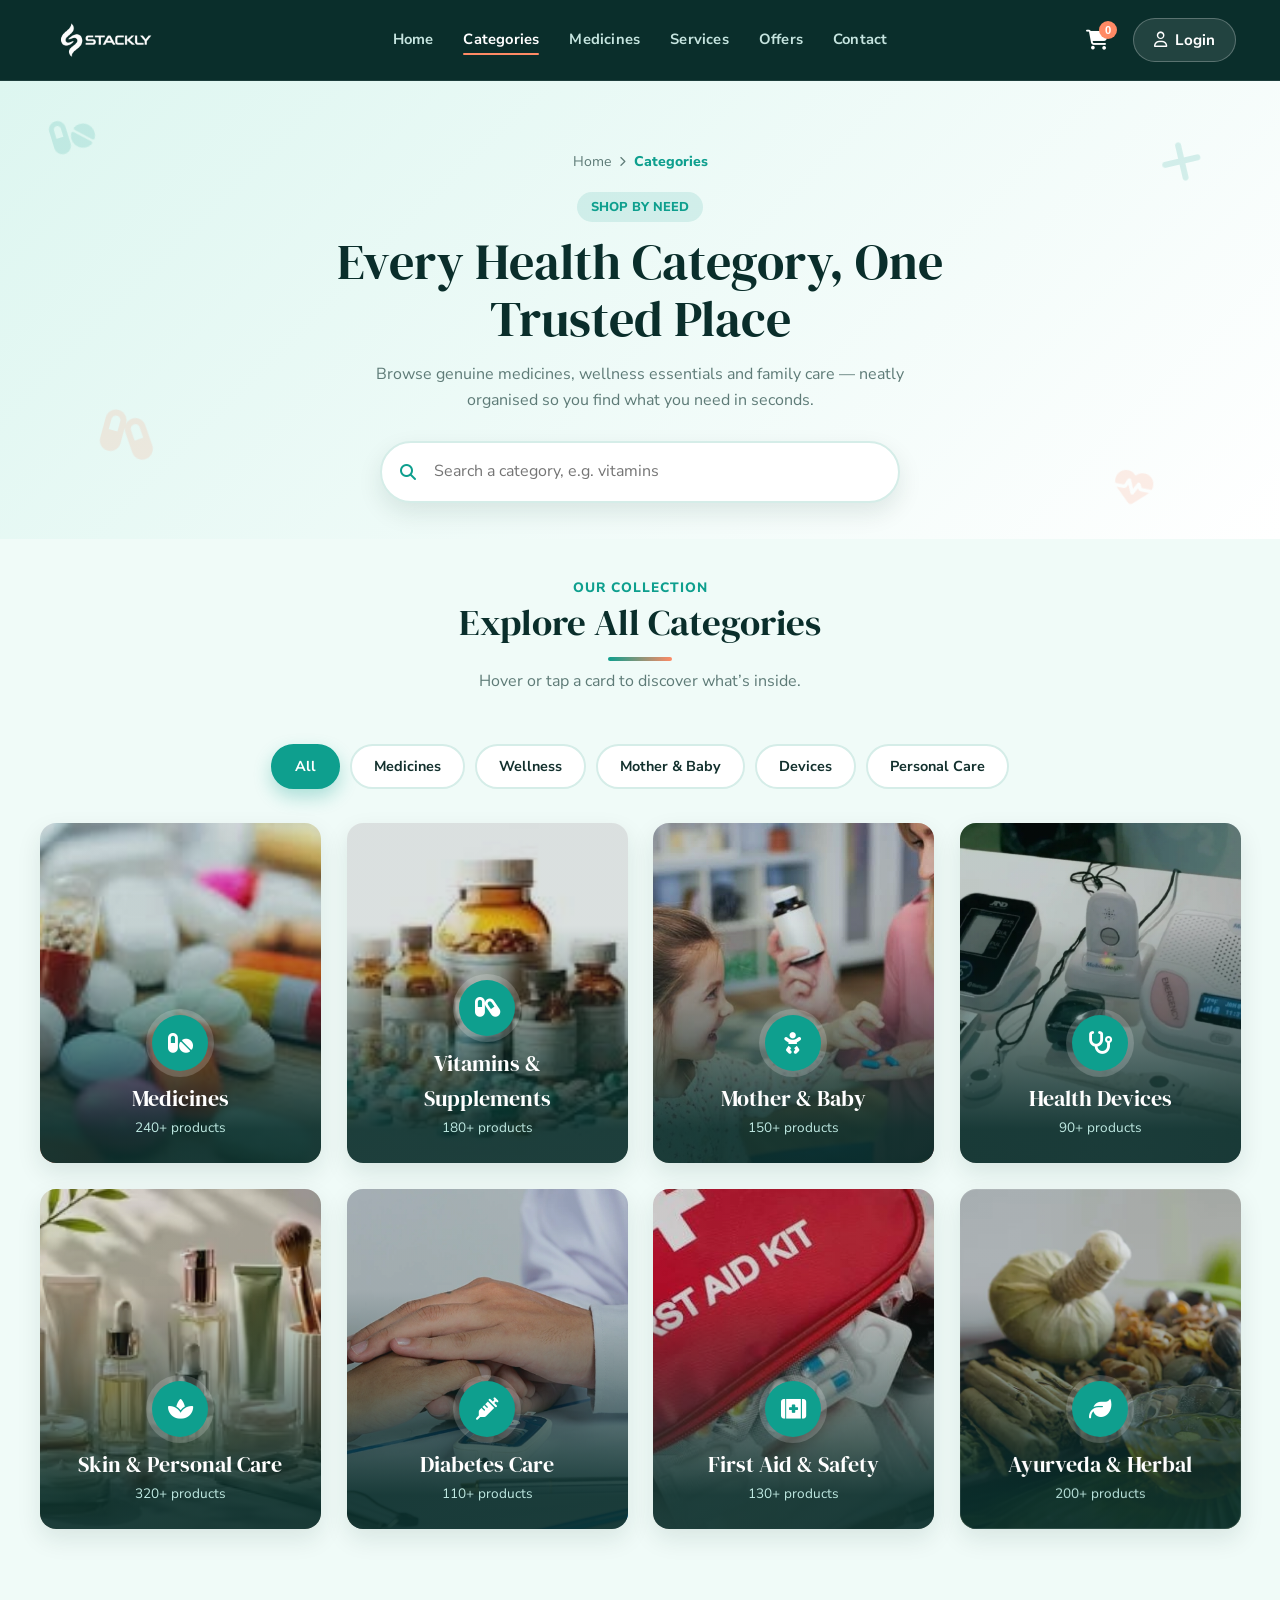
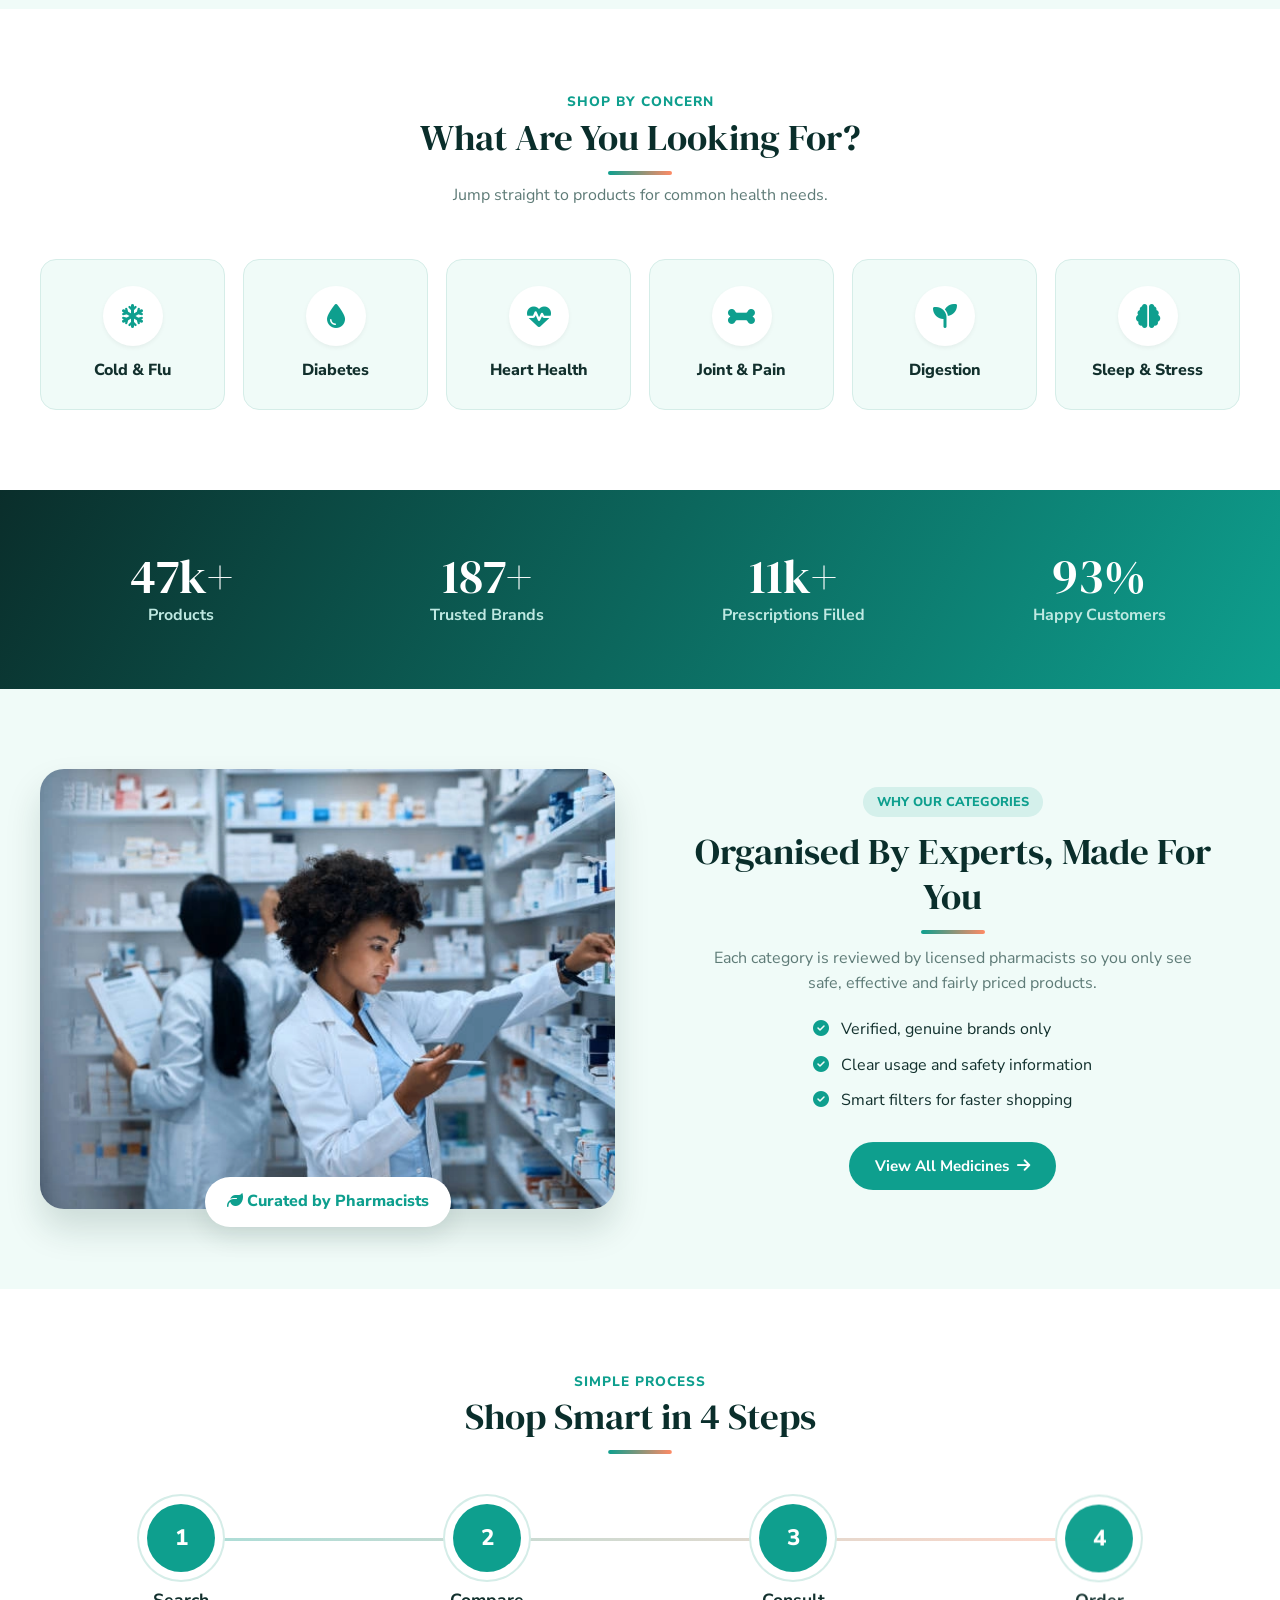
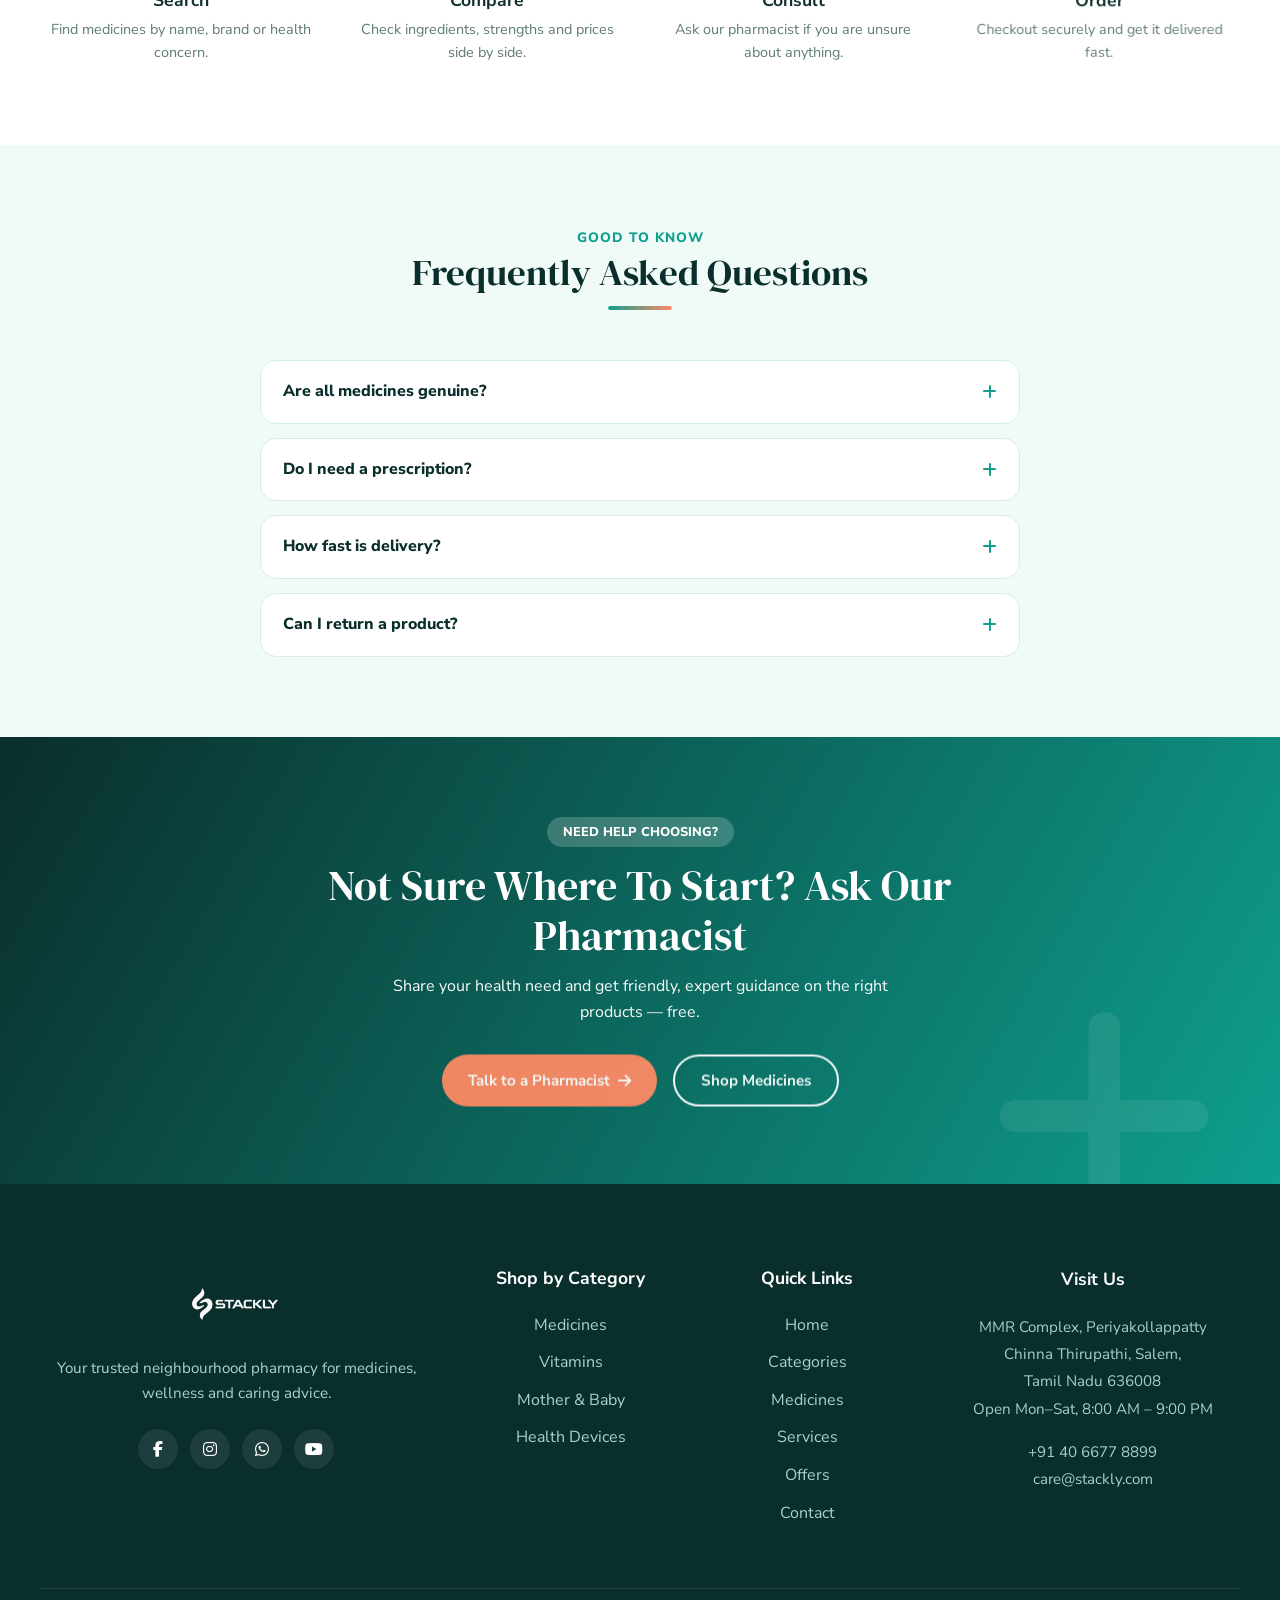
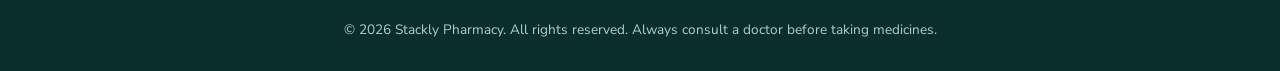
==== html/categories.html @ 58863333 "first commit" ====
<!DOCTYPE html>
<html lang="en">
<head>
  <meta charset="UTF-8">
  <meta name="viewport" content="width=device-width, initial-scale=1.0">
  <title>Categories - Stackly Pharmacy</title>
  <link rel="preconnect" href="https://fonts.googleapis.com">
  <link rel="preconnect" href="https://fonts.gstatic.com" crossorigin>
  <link href="https://fonts.googleapis.com/css2?family=Nunito+Sans:wght@400;600;700;800&family=DM+Serif+Display&display=swap" rel="stylesheet">
  <link rel="stylesheet" href="https://cdnjs.cloudflare.com/ajax/libs/font-awesome/6.4.0/css/all.min.css">
  <link rel="stylesheet" href="../css/styles.css">
  <link rel="stylesheet" href="../css/categories.css">
  <script>if("scrollRestoration" in history)history.scrollRestoration="manual";</script>
</head>
<body>

  <!-- HEADER -->
  <header class="header" id="header">
    <div class="header-container">
      <a href="../index.html" class="logo"><img src="../assets/stackly_logo.webp" alt="Stackly" class="logo-img"></a>
      <nav class="nav-menu">
        <ul class="nav-list">
          <li><a href="../index.html" class="nav-link">Home</a></li>
          <li><a href="./categories.html" class="nav-link active">Categories</a></li>
          <li><a href="./medicines.html" class="nav-link">Medicines</a></li>
          <li><a href="./services.html" class="nav-link">Services</a></li>
          <li><a href="./deals.html" class="nav-link">Offers</a></li>
          <li><a href="./contact.html" class="nav-link">Contact</a></li>
        </ul>
      </nav>
      <div class="header-actions">
        <button class="cart-btn" id="cartBtn" aria-label="View Cart"><i class="fa-solid fa-cart-shopping"></i><span class="cart-badge" id="cartBadge">0</span></button>
        <a href="./login.html" class="btn btn-login" id="loginBtn"><i class="fa-regular fa-user"></i> <span>Login</span></a>
        <button class="hamburger" id="hamburger" aria-label="Menu"><i class="fa-solid fa-bars"></i></button>
      </div>
    </div>
  </header>

  <!-- MOBILE DRAWER -->
  <div class="mobile-drawer" id="mobileDrawer">
    <div class="mobile-drawer-header">
      <a href="../index.html" class="logo"><img src="../assets/stackly_logo.webp" alt="Stackly" class="logo-img"></a>
      <button class="close-drawer" id="closeDrawer">&times;</button>
    </div>
    <ul class="mobile-nav-list">
      <li><a href="../index.html" class="mobile-nav-link">Home</a></li>
      <li><a href="./categories.html" class="mobile-nav-link active">Categories</a></li>
      <li><a href="./medicines.html" class="mobile-nav-link">Medicines</a></li>
      <li><a href="./services.html" class="mobile-nav-link">Services</a></li>
      <li><a href="./deals.html" class="mobile-nav-link">Offers</a></li>
      <li><a href="./contact.html" class="mobile-nav-link">Contact</a></li>
    </ul>
    <div class="mobile-drawer-footer"><a href="./login.html" class="btn btn-primary btn-block" id="mobileLoginBtn">Login / Register</a></div>
  </div>
  <div class="drawer-overlay" id="drawerOverlay"></div>

  <main>
    <!-- 1. PAGE HERO -->
    <section class="page-hero">
      <i class="fa-solid fa-pills float-ic f1"></i><i class="fa-solid fa-capsules float-ic f2"></i><i class="fa-solid fa-plus float-ic f3"></i><i class="fa-solid fa-heart-pulse float-ic f4"></i>
      <div class="container ph-inner">
        <nav class="crumbs"><a href="../index.html">Home</a> <i class="fa-solid fa-chevron-right"></i> <span>Categories</span></nav>
        <span class="badge">Shop by Need</span>
        <h1 class="ph-title">Every Health Category, One Trusted Place</h1>
        <p class="ph-sub">Browse genuine medicines, wellness essentials and family care &mdash; neatly organised so you find what you need in seconds.</p>
        <div class="cat-search"><i class="fa-solid fa-magnifying-glass"></i><input type="search" id="catSearch" placeholder="Search a category, e.g. vitamins" aria-label="Search categories"></div>
      </div>
    </section>

    <!-- 2. CATEGORY GRID -->
    <section class="section cat-sec" id="all">
      <div class="container">
        <div class="section-header"><span class="section-subtitle">Our Collection</span><h2 class="section-title">Explore All Categories</h2><p class="section-desc">Hover or tap a card to discover what&rsquo;s inside.</p></div>
        <div class="chips" id="chips">
          <button class="chip active" data-filter="all">All</button><button class="chip" data-filter="medicines">Medicines</button><button class="chip" data-filter="wellness">Wellness</button><button class="chip" data-filter="baby">Mother &amp; Baby</button><button class="chip" data-filter="devices">Devices</button><button class="chip" data-filter="personal">Personal Care</button>
        </div>
        <div class="cat-grid" id="catGrid">
        <div class="cat-item flip-card" data-group="medicines" data-name="Medicines" tabindex="0"><div class="flip-inner">
          <div class="cf-front"><img src="../assets/g9.webp" alt="Medicines" loading="lazy"><div class="cf-over"><span class="cf-ic"><i class="fa-solid fa-pills"></i></span><h3>Medicines</h3><p>240+ products</p></div></div>
          <div class="cf-back"><h3>Medicines</h3><p>Prescription & everyday OTC medicines from trusted brands.</p><div class="cf-tags"><span>Pain Relief</span><span>Cold & Flu</span><span>Antibiotics</span></div><a href="./404.html" class="cf-link">Explore <i class="fa-solid fa-arrow-right"></i></a></div>
        </div></div>
        <div class="cat-item flip-card" data-group="wellness" data-name="Vitamins & Supplements" tabindex="0"><div class="flip-inner">
          <div class="cf-front"><img src="../assets/g10.webp" alt="Vitamins & Supplements" loading="lazy"><div class="cf-over"><span class="cf-ic"><i class="fa-solid fa-capsules"></i></span><h3>Vitamins & Supplements</h3><p>180+ products</p></div></div>
          <div class="cf-back"><h3>Vitamins & Supplements</h3><p>Daily nutrition, immunity boosters and herbal wellness.</p><div class="cf-tags"><span>Multivitamins</span><span>Omega-3</span><span>Immunity</span></div><a href="./404.html" class="cf-link">Explore <i class="fa-solid fa-arrow-right"></i></a></div>
        </div></div>
        <div class="cat-item flip-card" data-group="baby" data-name="Mother & Baby" tabindex="0"><div class="flip-inner">
          <div class="cf-front"><img src="../assets/g11.webp" alt="Mother & Baby" loading="lazy"><div class="cf-over"><span class="cf-ic"><i class="fa-solid fa-baby"></i></span><h3>Mother & Baby</h3><p>150+ products</p></div></div>
          <div class="cf-back"><h3>Mother & Baby</h3><p>Gentle, dermatologist-tested care for mums and little ones.</p><div class="cf-tags"><span>Baby Care</span><span>Diapers</span><span>Pregnancy</span></div><a href="./404.html" class="cf-link">Explore <i class="fa-solid fa-arrow-right"></i></a></div>
        </div></div>
        <div class="cat-item flip-card" data-group="devices" data-name="Health Devices" tabindex="0"><div class="flip-inner">
          <div class="cf-front"><img src="../assets/g12.webp" alt="Health Devices" loading="lazy"><div class="cf-over"><span class="cf-ic"><i class="fa-solid fa-stethoscope"></i></span><h3>Health Devices</h3><p>90+ products</p></div></div>
          <div class="cf-back"><h3>Health Devices</h3><p>Accurate monitors and diagnostics for home use.</p><div class="cf-tags"><span>BP Monitors</span><span>Glucometers</span><span>Thermometers</span></div><a href="./404.html" class="cf-link">Explore <i class="fa-solid fa-arrow-right"></i></a></div>
        </div></div>
        <div class="cat-item flip-card" data-group="personal" data-name="Skin & Personal Care" tabindex="0"><div class="flip-inner">
          <div class="cf-front"><img src="../assets/g13.webp" alt="Skin & Personal Care" loading="lazy"><div class="cf-over"><span class="cf-ic"><i class="fa-solid fa-spa"></i></span><h3>Skin & Personal Care</h3><p>320+ products</p></div></div>
          <div class="cf-back"><h3>Skin & Personal Care</h3><p>Dermatologist-recommended skincare, hair and hygiene.</p><div class="cf-tags"><span>Skincare</span><span>Hair Care</span><span>Oral Care</span></div><a href="./404.html" class="cf-link">Explore <i class="fa-solid fa-arrow-right"></i></a></div>
        </div></div>
        <div class="cat-item flip-card" data-group="medicines" data-name="Diabetes Care" tabindex="0"><div class="flip-inner">
          <div class="cf-front"><img src="../assets/g14.webp" alt="Diabetes Care" loading="lazy"><div class="cf-over"><span class="cf-ic"><i class="fa-solid fa-syringe"></i></span><h3>Diabetes Care</h3><p>110+ products</p></div></div>
          <div class="cf-back"><h3>Diabetes Care</h3><p>Sugar monitors, strips, insulin accessories and diet foods.</p><div class="cf-tags"><span>Test Strips</span><span>Insulin Pens</span><span>Sugar-Free</span></div><a href="./404.html" class="cf-link">Explore <i class="fa-solid fa-arrow-right"></i></a></div>
        </div></div>
        <div class="cat-item flip-card" data-group="devices" data-name="First Aid & Safety" tabindex="0"><div class="flip-inner">
          <div class="cf-front"><img src="../assets/g15.webp" alt="First Aid & Safety" loading="lazy"><div class="cf-over"><span class="cf-ic"><i class="fa-solid fa-kit-medical"></i></span><h3>First Aid & Safety</h3><p>130+ products</p></div></div>
          <div class="cf-back"><h3>First Aid & Safety</h3><p>Kits, bandages, masks and sanitisers for every home.</p><div class="cf-tags"><span>First Aid Kits</span><span>Masks</span><span>Sanitisers</span></div><a href="./404.html" class="cf-link">Explore <i class="fa-solid fa-arrow-right"></i></a></div>
        </div></div>
        <div class="cat-item flip-card" data-group="wellness" data-name="Ayurveda & Herbal" tabindex="0"><div class="flip-inner">
          <div class="cf-front"><img src="../assets/g16.webp" alt="Ayurveda & Herbal" loading="lazy"><div class="cf-over"><span class="cf-ic"><i class="fa-solid fa-leaf"></i></span><h3>Ayurveda & Herbal</h3><p>200+ products</p></div></div>
          <div class="cf-back"><h3>Ayurveda & Herbal</h3><p>Time-tested herbal remedies and natural healing.</p><div class="cf-tags"><span>Herbal Tonics</span><span>Chyawanprash</span><span>Oils</span></div><a href="./404.html" class="cf-link">Explore <i class="fa-solid fa-arrow-right"></i></a></div>
        </div></div>
        </div>
        <p class="cat-empty" id="catEmpty" hidden>No category found &mdash; try another word.</p>
      </div>
    </section>

    <!-- 3. HEALTH CONCERNS -->
    <section class="section concerns-sec">
      <div class="container">
        <div class="section-header"><span class="section-subtitle">Shop by Concern</span><h2 class="section-title">What Are You Looking For?</h2><p class="section-desc">Jump straight to products for common health needs.</p></div>
        <div class="concern-grid"><a href="./404.html" class="concern"><i class="fa-solid fa-snowflake"></i><span>Cold & Flu</span></a><a href="./404.html" class="concern"><i class="fa-solid fa-droplet"></i><span>Diabetes</span></a><a href="./404.html" class="concern"><i class="fa-solid fa-heart-pulse"></i><span>Heart Health</span></a><a href="./404.html" class="concern"><i class="fa-solid fa-bone"></i><span>Joint & Pain</span></a><a href="./404.html" class="concern"><i class="fa-solid fa-seedling"></i><span>Digestion</span></a><a href="./404.html" class="concern"><i class="fa-solid fa-brain"></i><span>Sleep & Stress</span></a></div>
      </div>
    </section>

    <!-- 4. STATS -->
    <section class="stats-sec">
      <div class="container stats-grid">
        <div class="stat"><span class="cnt" data-to="50" data-suf="k+">0</span><p>Products</p></div>
        <div class="stat"><span class="cnt" data-to="200" data-suf="+">0</span><p>Trusted Brands</p></div>
        <div class="stat"><span class="cnt" data-to="12" data-suf="k+">0</span><p>Prescriptions Filled</p></div>
        <div class="stat"><span class="cnt" data-to="99" data-suf="%">0</span><p>Happy Customers</p></div>
      </div>
    </section>

    <!-- 5. FEATURE SPLIT -->
    <section class="section split-sec">
      <div class="container">
        <div class="split">
          <div class="split-img"><img src="../assets/g18.webp" alt="Assorted wellness supplements" loading="lazy"><span class="split-tag"><i class="fa-solid fa-leaf"></i> Curated by Pharmacists</span></div>
          <div class="split-txt">
            <span class="badge">Why Our Categories</span>
            <h2 class="section-title">Organised By Experts, Made For You</h2>
            <p>Each category is reviewed by licensed pharmacists so you only see safe, effective and fairly priced products.</p>
            <ul class="ticks"><li><i class="fa-solid fa-circle-check"></i> Verified, genuine brands only</li><li><i class="fa-solid fa-circle-check"></i> Clear usage and safety information</li><li><i class="fa-solid fa-circle-check"></i> Smart filters for faster shopping</li></ul>
            <a href="./products.html" class="btn btn-primary">View All Medicines <i class="fa-solid fa-arrow-right"></i></a>
          </div>
        </div>
      </div>
    </section>

    <!-- 6. HOW IT WORKS -->
    <section class="section steps-sec">
      <div class="container">
        <div class="section-header"><span class="section-subtitle">Simple Process</span><h2 class="section-title">Shop Smart in 4 Steps</h2></div>
        <div class="steps"><span class="steps-line"></span><div class="step"><span class="step-n">1</span><i class="fa-solid fa-magnifying-glass"></i><h4>Search</h4><p>Find medicines by name, brand or health concern.</p></div><div class="step"><span class="step-n">2</span><i class="fa-solid fa-scale-balanced"></i><h4>Compare</h4><p>Check ingredients, strengths and prices side by side.</p></div><div class="step"><span class="step-n">3</span><i class="fa-solid fa-user-doctor"></i><h4>Consult</h4><p>Ask our pharmacist if you are unsure about anything.</p></div><div class="step"><span class="step-n">4</span><i class="fa-solid fa-box-open"></i><h4>Order</h4><p>Checkout securely and get it delivered fast.</p></div></div>
      </div>
    </section>

    <!-- 7. FAQ -->
    <section class="section faq-sec">
      <div class="container">
        <div class="section-header"><span class="section-subtitle">Good To Know</span><h2 class="section-title">Frequently Asked Questions</h2></div>
        <div class="faq"><div class="faq-item"><button class="faq-q" type="button">Are all medicines genuine?<i class="fa-solid fa-plus"></i></button><div class="faq-a"><p>Yes. Every product is sourced from licensed distributors and checked by our pharmacists before dispatch.</p></div></div><div class="faq-item"><button class="faq-q" type="button">Do I need a prescription?<i class="fa-solid fa-plus"></i></button><div class="faq-a"><p>Prescription medicines need a valid prescription. Over-the-counter items can be ordered directly.</p></div></div><div class="faq-item"><button class="faq-q" type="button">How fast is delivery?<i class="fa-solid fa-plus"></i></button><div class="faq-a"><p>Most orders are delivered within 24 hours in our service area, with free delivery above $30.</p></div></div><div class="faq-item"><button class="faq-q" type="button">Can I return a product?<i class="fa-solid fa-plus"></i></button><div class="faq-a"><p>Sealed, unopened items can be returned within 7 days. Medicines that were opened cannot be returned.</p></div></div></div>
      </div>
    </section>
  </main>

  <!-- 8. CTA -->
  <section class="cta" id="cta">
    <div class="container">
      <div class="cta-inner">
        <span class="cta-badge">Need Help Choosing?</span>
        <h2>Not Sure Where To Start? Ask Our Pharmacist</h2>
        <p>Share your health need and get friendly, expert guidance on the right products &mdash; free.</p>
        <div class="cta-actions"><a href="./contact.html" class="btn btn-light">Talk to a Pharmacist <i class="fa-solid fa-arrow-right"></i></a><a href="./products.html" class="btn btn-ghost">Shop Medicines</a></div>
      </div>
    </div>
  </section>

  <!-- FOOTER -->
  <footer class="footer">
    <div class="container">
      <div class="footer-top">
        <div class="footer-brand">
          <a href="../index.html" class="logo footer-logo"><img src="../assets/stackly_logo.webp" alt="Stackly" class="logo-img"></a>
          <p class="footer-text">Your trusted neighbourhood pharmacy for medicines, wellness and caring advice.</p>
          <div class="social-links">
            <a href="./404.html" aria-label="Facebook"><i class="fa-brands fa-facebook-f"></i></a>
            <a href="./404.html" aria-label="Instagram"><i class="fa-brands fa-instagram"></i></a>
            <a href="./404.html" aria-label="WhatsApp"><i class="fa-brands fa-whatsapp"></i></a>
            <a href="./404.html" aria-label="YouTube"><i class="fa-brands fa-youtube"></i></a>
          </div>
        </div>
        <div class="footer-nav-col">
          <h4 class="footer-heading">Shop by Category</h4>
          <ul class="footer-links">
            <li><a href="./404.html">Medicines</a></li><li><a href="./404.html">Vitamins</a></li>
            <li><a href="./404.html">Mother &amp; Baby</a></li><li><a href="./404.html">Health Devices</a></li>
          </ul>
        </div>
        <div class="footer-nav-col">
          <h4 class="footer-heading">Quick Links</h4>
          <ul class="footer-links">
            <li><a href="../index.html">Home</a></li><li><a href="./categories.html">Categories</a></li>
            <li><a href="./medicines.html">Medicines</a></li><li><a href="./services.html">Services</a></li>
            <li><a href="./deals.html">Offers</a></li><li><a href="./contact.html">Contact</a></li>
          </ul>
        </div>
        <div class="footer-nav-col">
          <h4 class="footer-heading">Visit Us</h4>
          <p class="footer-address">MMR Complex, Periyakollappatty<br>Chinna Thirupathi, Salem,<br>Tamil Nadu 636008<br>Open Mon&ndash;Sat, 8:00 AM &ndash; 9:00 PM</p>
          <p class="footer-address"><a href="./404.html">+91 40 6677 8899</a><br><a href="./404.html">care@stackly.com</a></p>
        </div>
      </div>
      <div class="footer-bottom"><p>&copy; 2026 Stackly Pharmacy. All rights reserved. Always consult a doctor before taking medicines.</p></div>
    </div>
  </footer>

  <!-- CART DRAWER -->
  <div class="cart-drawer" id="cartDrawer">
    <div class="cart-header"><h3>Your Cart (<span id="cartCount">0</span>)</h3><button class="close-cart" id="closeCart">&times;</button></div>
    <div class="cart-items" id="cartItemsContainer"><div class="empty-cart-msg">Your cart is currently empty.</div></div>
    <div class="cart-footer">
      <div class="cart-total"><span>Total:</span><strong id="cartTotalPrice">$0.00</strong></div>
      <a href="./404.html" class="btn btn-primary btn-block" id="checkoutBtn">Proceed to Checkout</a>
    </div>
  </div>

  <!-- QUICK VIEW -->
  <div class="modal-overlay" id="quickViewModal">
    <div class="modal-card quickview-card">
      <button class="modal-close" id="closeQuickView">&times;</button>
      <div class="quickview-grid">
        <div class="quickview-img"><img id="qvImage" src="" alt="Product"></div>
        <div class="quickview-info">
          <span class="badge" id="qvCategory">Category</span>
          <h3 id="qvTitle">Product</h3>
          <p class="qv-price" id="qvPrice">$0.00</p>
          <p class="qv-desc">Quality-checked and sourced from licensed suppliers. Read the label and consult your pharmacist before use.</p>
          <button type="button" class="btn btn-primary btn-block" id="qvAddToCartBtn"><i class="fa-solid fa-bag-shopping"></i> Add to Cart</button>
        </div>
      </div>
    </div>
  </div>

  <button class="to-top" id="toTop" aria-label="Back to top"><svg viewBox="0 0 48 48"><circle cx="24" cy="24" r="21" id="toTopRing"/></svg><i class="fa-solid fa-arrow-up"></i></button>
  <div class="cursor-glow" id="cursorGlow"></div>
  <div class="toast" id="toast">Item added to cart!</div>

  <script src="https://cdnjs.cloudflare.com/ajax/libs/gsap/3.12.5/gsap.min.js"></script>
  <script src="https://cdnjs.cloudflare.com/ajax/libs/gsap/3.12.5/ScrollTrigger.min.js"></script>
  <script src="../js/script.js"></script>
  <script src="../js/categories.js"></script>
</body>
</html>
---- css/styles.css ----
:root{--primary:#0E9F8E;--primary-hover:#0B8173;--secondary:#0A2E2B;--accent:#FF8A65;--header-bg:#0A2E2B;--bg-light:#F0FBF8;--bg-white:#fff;--text-dark:#12302D;--text-muted:#5E7B77;--border-color:#D5EDE8;--shadow-sm:0 2px 4px rgba(0,0,0,.05);--shadow-md:0 10px 25px rgba(10,46,43,.1);--shadow-lg:0 20px 35px rgba(10,46,43,.15);--radius-sm:10px;--radius-md:16px;--radius-lg:24px;--transition:all .3s cubic-bezier(.16,1,.3,1)}
*{margin:0;padding:0;box-sizing:border-box}
html{scroll-behavior:smooth;font-family:'Nunito Sans',sans-serif;color:var(--text-dark);background:var(--bg-light)}
body{line-height:1.6;overflow-wrap:break-word}
a{text-decoration:none;color:inherit}ul{list-style:none}
img{max-width:100%;height:auto;display:block}
.container{max-width:1240px;margin:0 auto;padding:0 20px}
.section{padding:80px 0}
.btn{display:inline-flex;align-items:center;justify-content:center;gap:8px;padding:12px 26px;border-radius:50px;font-weight:700;font-size:.95rem;font-family:inherit;cursor:pointer;border:none;transition:var(--transition)}
.btn-primary{background:var(--primary);color:#fff}
.btn-primary:hover{background:var(--primary-hover);transform:translateY(-2px);box-shadow:0 8px 18px rgba(14,159,142,.35)}
.btn-outline{border:2px solid var(--primary);color:var(--primary);background:transparent}
.btn-outline:hover{background:var(--primary);color:#fff}
.btn-login{background:rgba(255,255,255,.1);color:#fff;border:1px solid rgba(255,255,255,.25)}
.btn-login:hover{background:var(--primary)}
.btn-block{width:100%}
.badge{display:inline-block;padding:5px 14px;background:rgba(14,159,142,.12);color:var(--primary);border-radius:50px;font-size:.8rem;font-weight:800;text-transform:uppercase;margin-bottom:12px}
.section-header{text-align:center;max-width:620px;margin:0 auto 50px}
.section-title{font-family:'DM Serif Display',serif;font-weight:400;font-size:2.3rem;color:var(--secondary);line-height:1.2}
.section-subtitle{color:var(--primary);font-weight:800;font-size:.85rem;text-transform:uppercase;letter-spacing:1px}
.section-desc{color:var(--text-muted);margin-top:8px}

/* HEADER */
.header{position:sticky;top:0;width:100%;background:var(--header-bg);z-index:100;border-bottom:1px solid rgba(255,255,255,.08);transition:box-shadow .3s,background .3s}
.header.scrolled{box-shadow:0 8px 24px rgba(0,0,0,.3);background:var(--header-bg);backdrop-filter:blur(10px)}
.header-container{display:flex;align-items:center;justify-content:space-between;padding:8px 20px;min-height:72px;max-width:1240px;margin:0 auto}
.logo{display:flex;align-items:center}
.logo-img{height:64px;width:auto;display:block;object-fit:contain}
.nav-list{display:flex;gap:32px}
.nav-link{font-weight:700;font-size:.95rem;color:#C5E4DF;transition:var(--transition);position:relative}
.nav-link:hover,.nav-link.active{color:#fff}
.nav-link.active::after{content:'';position:absolute;bottom:-6px;left:0;width:100%;height:2px;background:var(--accent);border-radius:2px}
.header-actions{display:flex;align-items:center;gap:16px}
.cart-btn{position:relative;background:none;border:none;font-size:1.25rem;color:#fff;cursor:pointer;padding:8px}
.cart-badge{position:absolute;top:0;right:0;background:var(--accent);color:#fff;font-size:.7rem;font-weight:700;width:18px;height:18px;border-radius:50%;display:flex;align-items:center;justify-content:center}
.hamburger{display:none;background:none;border:none;font-size:1.5rem;color:#fff;cursor:pointer}

/* MOBILE DRAWER */
.mobile-drawer{position:fixed;top:0;left:-300px;width:300px;height:100vh;height:100dvh;background:#fff;z-index:200;box-shadow:var(--shadow-lg);display:flex;flex-direction:column;transition:var(--transition);visibility:hidden}
.mobile-drawer.active{left:0;visibility:visible}
.mobile-drawer-header{padding:10px 20px;display:flex;align-items:center;justify-content:space-between;background:var(--header-bg)}
.close-drawer{background:none;border:none;color:#fff;font-size:2rem;cursor:pointer}
.mobile-nav-list{padding:20px;display:flex;flex-direction:column;gap:20px;align-items:center;text-align:center;flex:1;justify-content:center}
.mobile-nav-link{font-size:1.3rem;font-weight:700;color:var(--secondary);position:relative}
.mobile-nav-link.active{color:var(--primary)}
.mobile-drawer-footer{padding:20px 20px calc(20px + env(safe-area-inset-bottom,0px))}
.drawer-overlay{position:fixed;inset:0;background:rgba(0,0,0,.5);z-index:150;display:none}
.drawer-overlay.active{display:block}

/* HERO */
.hero{padding:60px 0 90px;background:linear-gradient(135deg,#DDF6F0 0%,#fff 100%)}
.hero-container{max-width:1240px;margin:0 auto;padding:0 20px;display:grid;grid-template-columns:1fr 1fr;gap:40px;align-items:center}
.hero-content{text-align:center}
.hero-title{font-family:'DM Serif Display',serif;font-weight:400;font-size:3.3rem;line-height:1.15;color:var(--secondary);margin-bottom:16px}
.hero-subtitle{color:var(--text-muted);margin:0 auto 30px;max-width:520px}
.hero-buttons{display:flex;gap:16px;margin-bottom:40px;justify-content:center;flex-wrap:wrap}
.hero-stats{display:flex;gap:40px;border-top:1px solid var(--border-color);padding-top:24px;justify-content:center;flex-wrap:wrap}
.stat-num{display:block;font-size:1.6rem;font-weight:800;color:var(--primary)}
.stat-label{font-size:.85rem;color:var(--text-muted)}
.image-wrapper{position:relative}
.hero-img{border-radius:var(--radius-lg);box-shadow:var(--shadow-lg);width:100%;max-height:520px;object-fit:cover}
.hero-floating-card{position:absolute;bottom:20px;left:-20px;background:rgba(255,255,255,.95);backdrop-filter:blur(8px);padding:14px 20px;border-radius:var(--radius-md);box-shadow:var(--shadow-md);display:flex;align-items:center;gap:14px;text-align:left}
.hero-floating-card .card-icon{font-size:1.8rem;color:var(--primary)}
.hero-floating-card p{font-size:.8rem;color:var(--text-muted)}

/* CATEGORIES (flip) */
.categories-grid{display:grid;grid-template-columns:repeat(auto-fit,minmax(min(240px,100%),1fr));gap:24px}
.category-card{perspective:1200px;height:250px;cursor:pointer;outline:none}
.flip-inner{position:relative;width:100%;height:100%;transform-style:preserve-3d;transition:transform .8s cubic-bezier(.2,.8,.2,1)}
.flip-card:hover .flip-inner,.flip-card:focus-within .flip-inner,.flip-card.is-flipped .flip-inner{transform:rotateY(180deg)}
.flip-front,.flip-back{position:absolute;inset:0;backface-visibility:hidden;-webkit-backface-visibility:hidden;border-radius:var(--radius-md);padding:30px 24px;display:flex;flex-direction:column;justify-content:center;align-items:center;text-align:center;gap:6px}
.flip-front{background:#fff;border:1px solid var(--border-color)}
.flip-back{transform:rotateY(180deg);color:#fff;background:linear-gradient(135deg,#0A2E2B 0%,#0E9F8E 100%);box-shadow:var(--shadow-md)}
.cat-icon{font-size:2.4rem;color:var(--primary);margin-bottom:10px}
.flip-front p{color:var(--text-muted);font-size:.9rem}
.flip-back h3{font-family:'DM Serif Display',serif;font-weight:400;font-size:1.3rem}
.flip-back p{color:#CDEFE9;font-size:.9rem}
.cat-link{font-weight:800;font-size:.9rem;color:var(--accent);margin-top:8px}

/* PRODUCTS */
.products-grid{display:grid;grid-template-columns:repeat(auto-fit,minmax(min(260px,100%),1fr));gap:28px}
.product-card{position:relative;display:flex;flex-direction:column;height:100%;background:#fff;border-radius:var(--radius-md);border:1px solid var(--border-color);overflow:hidden;transition:var(--transition);text-align:center}
.product-card:hover{box-shadow:var(--shadow-md)}
.product-img-box{position:relative;height:240px;overflow:hidden;background:#E3F6F2}
.product-img-box img{width:100%;height:100%;object-fit:cover;transition:var(--transition)}
.product-card:hover .product-img-box img{transform:scale(1.07)}
.product-tag{position:absolute;top:12px;left:12px;background:var(--secondary);color:#fff;font-size:.75rem;padding:4px 12px;border-radius:50px;font-weight:700;z-index:1}
.product-tag.hot{background:var(--accent)}
.product-actions{position:absolute;right:12px;top:12px;display:flex;flex-direction:column;gap:8px;opacity:0;transition:var(--transition)}
.product-card:hover .product-actions{opacity:1}
.action-btn{width:36px;height:36px;border-radius:50%;background:#fff;border:none;cursor:pointer;box-shadow:var(--shadow-sm);transition:var(--transition)}
.action-btn:hover{background:var(--primary);color:#fff}
.product-content{padding:20px;display:flex;flex-direction:column;flex:1}
.product-rating{color:#F5B301;font-size:.85rem;margin-bottom:6px}
.product-rating span{color:var(--text-muted);font-size:.8rem;margin-left:4px}
.product-title{font-size:1.05rem;font-weight:800;margin-bottom:8px;min-height:2.7em}
.product-price{font-size:1.2rem;font-weight:800;color:var(--primary);margin-bottom:16px}
.old-price{color:var(--text-muted);text-decoration:line-through;font-size:.9rem;font-weight:400;margin-left:6px}
.product-content .btn{margin-top:auto}

/* SERVICES */
.services{background:#fff}
.services-grid,.tips-grid{display:grid;grid-template-columns:repeat(auto-fit,minmax(min(240px,100%),1fr));gap:24px}
.service-card,.tip{background:var(--bg-light);border:1px solid var(--border-color);border-radius:var(--radius-md);padding:32px 24px;text-align:center;transition:var(--transition)}
.service-card:hover,.tip:hover{transform:translateY(-6px);box-shadow:var(--shadow-md);border-color:var(--primary)}
.service-card i,.tip i{font-size:2rem;color:#fff;background:var(--primary);width:64px;height:64px;border-radius:50%;display:flex;align-items:center;justify-content:center;margin:0 auto 16px}
.tip i{background:var(--accent)}
.service-card h4,.tip h4{margin-bottom:6px}
.service-card p,.tip p{color:var(--text-muted);font-size:.9rem}

/* PRESCRIPTION */
.rx-wrapper{display:grid;grid-template-columns:1fr 1fr;gap:50px;align-items:center}
.rx-img img{border-radius:var(--radius-lg);box-shadow:var(--shadow-lg);width:100%;max-height:480px;object-fit:cover}
.rx-content{text-align:center}
.rx-steps{display:flex;flex-direction:column;gap:18px;margin:26px auto 30px;max-width:400px;text-align:left}
.rx-steps li{display:flex;gap:16px;align-items:center;background:#fff;padding:14px 18px;border-radius:var(--radius-md);border:1px solid var(--border-color)}
.rx-steps li>span{flex:0 0 42px;height:42px;border-radius:50%;background:var(--primary);color:#fff;font-weight:800;display:flex;align-items:center;justify-content:center}
.rx-steps p{font-size:.88rem;color:var(--text-muted)}

/* DEALS */
.deals-wrapper{background:#fff;border:1px solid var(--border-color);border-radius:var(--radius-lg);padding:50px;display:grid;grid-template-columns:1fr 1fr;gap:40px;align-items:center}
.deals-content{text-align:center}
.deals-content h2{font-family:'DM Serif Display',serif;font-weight:400;font-size:2.2rem;color:var(--secondary)}
.deals-content h3{color:var(--primary);margin:6px 0 10px}
.deals-content p{color:var(--text-muted)}
.countdown{display:flex;gap:14px;margin:24px 0 30px;justify-content:center}
.time-unit{background:var(--bg-light);padding:12px 16px;border-radius:var(--radius-sm);text-align:center;min-width:70px}
.time-unit span{font-size:1.5rem;font-weight:800;color:var(--primary)}
.time-unit p{font-size:.75rem}
.deals-img-box img{border-radius:var(--radius-md);width:100%;max-height:380px;object-fit:cover}

/* REVIEWS */
.reviews{background:radial-gradient(circle at 12% 0%,rgba(14,159,142,.4),transparent 45%),radial-gradient(circle at 92% 100%,rgba(255,138,101,.18),transparent 40%),#0A2E2B;padding-bottom:120px}
.reviews .section-title{color:#fff}
.reviews-grid{display:grid;grid-template-columns:repeat(auto-fit,minmax(min(280px,100%),1fr));gap:24px}
.review-summary{background:linear-gradient(135deg,#0B8173,#0E9F8E 60%,#2CC4B0);color:#fff;padding:32px;border-radius:var(--radius-md);display:flex;flex-direction:column;justify-content:center;align-items:center;text-align:center}
.rating-score{font-family:'DM Serif Display',serif;font-size:4rem;line-height:1}
.rating-score small{font-family:'Nunito Sans',sans-serif;font-size:1.1rem;opacity:.85;margin-left:4px}
.review-stars{color:#FFD166;margin:10px 0}
.review-card{display:flex;flex-direction:column;text-align:center;background:rgba(255,255,255,.06);border:1px solid rgba(255,255,255,.12);padding:32px 26px;border-radius:var(--radius-md);transition:var(--transition)}
.review-card:hover{transform:translateY(-4px);border-color:var(--primary)}
.review-text{font-style:italic;color:#E2F5F1;margin-bottom:24px;flex:1}
.reviewer{display:flex;flex-direction:column;align-items:center;gap:10px;margin-top:auto;color:#fff}
.avatar{width:48px;height:48px;border-radius:50%;background:var(--accent);color:#fff;font-weight:800;display:flex;align-items:center;justify-content:center}
.reviewer span:not(.avatar){font-size:.8rem;color:#A9D4CD}

/* ABOUT / TIPS / FEATURES */
.about.section{padding-bottom:70px}
.tips-grid{margin-bottom:50px}
.features-bar{display:grid;grid-template-columns:repeat(auto-fit,minmax(min(220px,100%),1fr));gap:20px;background:#fff;padding:30px;border-radius:var(--radius-md);border:1px solid var(--border-color);box-shadow:var(--shadow-md)}
.feature-box{display:flex;flex-direction:column;align-items:center;text-align:center;gap:8px}
.feature-box i{font-size:2rem;color:var(--primary)}
.feature-box p{font-size:.82rem;color:var(--text-muted)}

/* CTA */
.cta{position:relative;overflow:hidden;padding:80px 0;background:linear-gradient(120deg,#0A2E2B 0%,#0E9F8E 100%);color:#fff;text-align:center}
.cta::after{content:'\2b';font-family:'Font Awesome 6 Free';font-weight:900;position:absolute;right:5%;bottom:-60px;font-size:16rem;line-height:1;color:rgba(255,255,255,.08)}
.cta-inner{position:relative;z-index:1;display:flex;flex-direction:column;align-items:center}
.cta-badge{display:inline-block;padding:5px 16px;border-radius:50px;background:rgba(255,255,255,.2);font-size:.8rem;font-weight:800;text-transform:uppercase;margin-bottom:14px}
.cta h2{font-family:'DM Serif Display',serif;font-weight:400;font-size:2.6rem;line-height:1.2;max-width:640px;margin-bottom:12px}
.cta p{max-width:520px;margin-bottom:28px}
.cta-actions{display:flex;gap:16px;flex-wrap:wrap;justify-content:center}
.btn-light{background:var(--accent);color:#fff}
.btn-light:hover{transform:translateY(-2px);box-shadow:0 10px 22px rgba(0,0,0,.2)}
.btn-ghost{background:transparent;color:#fff;border:2px solid #fff}
.btn-ghost:hover{background:#fff;color:var(--primary-hover)}

/* FOOTER */
.footer{background:var(--header-bg);color:#A9D4CD;padding:80px 0 30px}
.footer-top{display:grid;grid-template-columns:2fr 1fr 1fr 1.5fr;gap:40px;margin-bottom:50px;text-align:center}
.footer-logo{justify-content:center;margin-bottom:12px}.footer-logo .logo-img{height:80px}
.footer-text{font-size:.95rem;max-width:380px;margin:0 auto 24px}
.social-links{display:flex;gap:12px;justify-content:center}
.social-links a{width:40px;height:40px;border-radius:50%;background:rgba(255,255,255,.08);display:flex;align-items:center;justify-content:center;color:#fff;transition:var(--transition)}
.social-links a:hover{background:var(--primary)}
.footer-heading{color:#fff;font-size:1.1rem;margin-bottom:20px}
.footer-links li{margin-bottom:12px}
.footer-links a:hover,.footer-address a:hover{color:var(--accent)}
.footer-address{font-size:.95rem;line-height:1.8;margin-bottom:16px}
.footer-bottom{border-top:1px solid rgba(255,255,255,.1);padding-top:30px;text-align:center;font-size:.85rem}

/* MODAL, CART, TOAST */
.modal-overlay{position:fixed;inset:0;height:100dvh;background:rgba(0,0,0,.6);backdrop-filter:blur(4px);z-index:300;display:flex;align-items:center;justify-content:center;opacity:0;visibility:hidden;transition:var(--transition);overflow-y:auto}
.modal-overlay.active{opacity:1;visibility:visible}
.modal-card{background:#fff;padding:40px;border-radius:var(--radius-lg);width:100%;max-width:700px;position:relative;margin:auto}
.modal-close{position:absolute;top:14px;right:20px;background:none;border:none;font-size:1.8rem;cursor:pointer}
.quickview-grid{display:grid;grid-template-columns:1fr 1fr;gap:24px;align-items:center;text-align:center}
.quickview-img img{border-radius:var(--radius-md);width:100%;height:250px;object-fit:cover}
.qv-price{font-size:1.4rem;font-weight:800;color:var(--primary);margin:10px 0}
.qv-desc{font-size:.9rem;color:var(--text-muted);margin-bottom:20px}
body.modal-open{overflow:hidden}
.cart-drawer{position:fixed;top:0;right:-360px;width:360px;height:100%;background:#fff;z-index:350;box-shadow:var(--shadow-lg);display:flex;flex-direction:column;transition:var(--transition);visibility:hidden}
.cart-drawer.active{right:0;visibility:visible}
.cart-header{padding:20px;border-bottom:1px solid var(--border-color);display:flex;justify-content:space-between;align-items:center}
.close-cart{background:none;border:none;font-size:1.8rem;cursor:pointer}
.cart-items{padding:20px;flex:1;overflow-y:auto}
.empty-cart-msg{text-align:center;color:var(--text-muted);margin-top:40px}
.cart-item{display:flex;gap:12px;margin-bottom:16px;align-items:center}
.cart-item img{width:60px;height:60px;border-radius:8px;object-fit:cover}
.cart-item h4{font-size:.9rem}
.cart-item p{font-size:.85rem;color:var(--primary);font-weight:700}
.cart-footer{padding:20px;border-top:1px solid var(--border-color)}
.cart-total{display:flex;justify-content:space-between;font-size:1.1rem;margin-bottom:16px}
.toast{position:fixed;bottom:20px;right:20px;background:var(--secondary);color:#fff;padding:12px 24px;border-radius:var(--radius-sm);z-index:500;opacity:0;transform:translateY(20px);transition:var(--transition);pointer-events:none}
.toast.show{opacity:1;transform:none}

/* PRELOADER */
body.is-loading{overflow:hidden}
@keyframes plBeat{0%,100%{transform:scale(1)}50%{transform:scale(1.07)}}
@keyframes plLine{from{stroke-dashoffset:300}to{stroke-dashoffset:-300}}

/* EFFECTS */
.scroll-progress{position:fixed;top:0;left:0;height:3px;width:100%;z-index:999;background:linear-gradient(90deg,var(--primary),var(--accent));transform:scaleX(0);transform-origin:left}
.gsap-pending{transition:none!important}
html,body{max-width:100%;overflow-x:hidden}
@supports(overflow:clip){html,body{overflow-x:clip}}
.hero,.section,.cta,.footer{overflow-x:clip}
@media(prefers-reduced-motion:reduce){.flip-inner{transition:none}.pl-logo,.pl-pulse svg,.marquee-track,.float-ic{animation:none}}

/* RESPONSIVE */
@media(max-width:992px){
  .hero-container,.deals-wrapper,.rx-wrapper{grid-template-columns:minmax(0,1fr)}
  .footer-top{grid-template-columns:minmax(0,1fr);gap:36px}
  .hero{padding:48px 0 64px}
  .hero-title{font-size:2.5rem}
  .hero-floating-card{left:12px;right:12px;justify-content:center}
  .deals-wrapper{padding:36px 28px}
  .countdown{flex-wrap:wrap}
}
@media(max-width:768px){
  .nav-menu{display:none}.hamburger{display:block}
  .btn-login span{display:none}
  .header-container{padding:8px 16px}.header-actions{gap:8px}
  .mobile-drawer{width:100%;left:-100%}
  .section{padding:56px 0}
  .section-header{margin-bottom:32px}
  .section-title,.deals-content h2{font-size:1.8rem}
  .hero-title{font-size:2.1rem}
  .product-actions{opacity:1}
  .reviews{padding-bottom:70px}
  .cta{padding:56px 0}.cta h2{font-size:1.9rem}
  .footer{padding:56px 0 24px}
  .modal-card{padding:28px 22px}
  .quickview-grid{grid-template-columns:minmax(0,1fr)}
  .quickview-img img{height:200px}
  .cart-drawer{width:min(360px,100%);right:-100%}
  .toast{left:16px;right:16px;text-align:center}
}
@media(max-width:480px){
  .container,.hero-container{padding-left:16px;padding-right:16px}
  .hero-title{font-size:1.9rem}
  .hero-buttons .btn,.cta-actions .btn{width:100%}
  .deals-wrapper{padding:28px 18px}
  .countdown{gap:8px}
  .time-unit{min-width:0;flex:1 1 calc(25% - 8px);padding:10px 6px}
  .rating-score{font-size:3.2rem}
}

/* EXTRA EFFECTS */
.hero{position:relative}
.float-ic{position:absolute;color:var(--primary);opacity:.16;font-size:2.4rem;pointer-events:none;z-index:0}
.f1{top:12%;left:4%}.f2{top:68%;left:8%;font-size:3rem;color:var(--accent)}.f3{top:16%;right:6%;font-size:3rem}.f4{bottom:10%;right:10%;color:var(--accent)}
.hero-container{position:relative;z-index:1}
.marquee{background:var(--primary);color:#fff;overflow:hidden;white-space:nowrap;padding:14px 0}
.marquee-track{display:inline-flex;gap:48px;animation:marq 28s linear infinite;padding-left:48px}
.marquee-track span{font-weight:800;font-size:.9rem;letter-spacing:.5px;text-transform:uppercase}
.marquee-track i{color:var(--accent);margin-right:8px;font-size:.75rem}
@keyframes marq{to{transform:translateX(-50%)}}
.section-title::after{content:'';display:block;width:64px;height:4px;border-radius:4px;margin:12px auto 0;background:linear-gradient(90deg,var(--primary),var(--accent));transform:scaleX(var(--ul,1))}
.reviews .section-title::after{background:var(--accent)}
.service-card,.tip,.feature-box,.rx-steps li{will-change:transform}
.btn{position:relative}
@media(max-width:768px){.float-ic{font-size:1.6rem}.f2,.f3{font-size:2rem}.logo-img{height:56px}.footer-logo .logo-img{height:72px}}

/* RICH PRELOADER */
.preloader{position:fixed;inset:0;z-index:1000;display:flex;align-items:center;justify-content:center;overflow:hidden;transition:visibility 0s .9s}
.preloader.hide{visibility:hidden}
.pl-half{position:absolute;left:0;width:100%;height:50.5%;background:radial-gradient(circle at 20% 20%,rgba(14,159,142,.45),transparent 50%),radial-gradient(circle at 85% 90%,rgba(255,138,101,.2),transparent 45%),var(--header-bg);transition:transform .9s cubic-bezier(.77,0,.18,1) .15s}
.pl-top{top:0}.pl-bottom{bottom:0}
.preloader.hide .pl-top{transform:translateY(-101%)}.preloader.hide .pl-bottom{transform:translateY(101%)}
.pl-inner{position:relative;z-index:2;display:flex;flex-direction:column;align-items:center;gap:16px;text-align:center;padding:20px;transition:opacity .35s,transform .5s}
.preloader.hide .pl-inner,.preloader.hide .pl-fl{opacity:0;transform:scale(.85)}
.pl-orbit{position:relative;width:230px;height:230px;display:flex;align-items:center;justify-content:center}
.pl-logo{position:relative;z-index:2;width:130px;height:auto;animation:plBeat 1.6s ease-in-out infinite}
.pl-ring{position:absolute;border-radius:50%;border:2px solid transparent;border-top-color:var(--primary);border-right-color:var(--primary)}
.pl-ring.r1{inset:10px;animation:plSpin 1.6s linear infinite}
.pl-ring.r2{inset:28px;border-top-color:var(--accent);border-right-color:transparent;border-left-color:var(--accent);animation:plSpin 2.4s linear infinite reverse}
.pl-ring.r3{inset:0;border:1px dashed rgba(255,255,255,.25);animation:plSpin 14s linear infinite}
.pl-dot{position:absolute;inset:0;animation:plSpin 4s linear infinite}
.pl-dot i{position:absolute;top:-4px;left:50%;margin-left:-14px;width:28px;height:28px;border-radius:50%;background:var(--primary);color:#fff;font-size:.8rem;display:flex;align-items:center;justify-content:center;box-shadow:0 0 18px var(--primary)}
.pl-dot.d2{animation-duration:6s;animation-direction:reverse}.pl-dot.d2 i{background:var(--accent);box-shadow:0 0 18px var(--accent)}
.pl-pulse svg{width:200px;height:40px;fill:none;stroke:var(--accent);stroke-width:3;stroke-linecap:round;stroke-linejoin:round;stroke-dasharray:300;animation:plLine 1.6s linear infinite;filter:drop-shadow(0 0 6px var(--accent))}
.pl-text{color:#CFEFEA;font-size:.9rem;font-weight:700;letter-spacing:1.5px;text-transform:uppercase;min-height:1.4em}
.pl-bar{width:min(260px,70vw);height:6px;border-radius:6px;background:rgba(255,255,255,.14);overflow:hidden}
.pl-bar span{display:block;height:100%;width:0;border-radius:6px;background:linear-gradient(90deg,var(--primary),var(--accent));box-shadow:0 0 12px var(--accent)}
.pl-pct{color:#fff;font-weight:800;font-size:1.3rem;font-variant-numeric:tabular-nums}
.pl-fl{position:absolute;z-index:1;color:rgba(255,255,255,.14);font-size:2.2rem;animation:plFloat 6s ease-in-out infinite;transition:opacity .4s,transform .5s}
.pl-fl.a1{top:10%;left:8%}.pl-fl.a2{top:22%;right:10%;animation-delay:-1s;color:rgba(255,138,101,.28)}.pl-fl.a3{bottom:18%;left:14%;animation-delay:-2s;font-size:3rem}
.pl-fl.a4{bottom:10%;right:12%;animation-delay:-3s;color:rgba(14,159,142,.4)}.pl-fl.a5{top:48%;left:4%;animation-delay:-4s}.pl-fl.a6{top:8%;right:38%;animation-delay:-5s}
@keyframes plSpin{to{transform:rotate(360deg)}}
@keyframes plFloat{0%,100%{transform:translateY(0) rotate(0)}50%{transform:translateY(-26px) rotate(18deg)}}

/* BACK TO TOP + CURSOR GLOW + TITLE SHIMMER */
.to-top{position:fixed;right:18px;bottom:78px;width:48px;height:48px;border:none;border-radius:50%;background:var(--primary);color:#fff;cursor:pointer;z-index:90;opacity:0;visibility:hidden;transform:translateY(20px);transition:var(--transition);box-shadow:var(--shadow-md)}
.to-top.show{opacity:1;visibility:visible;transform:none}
.to-top:hover{background:var(--accent)}
.to-top svg{position:absolute;inset:0;width:100%;height:100%;transform:rotate(-90deg)}
.to-top circle{fill:none;stroke:#fff;stroke-width:3;stroke-dasharray:132;stroke-dashoffset:132;stroke-linecap:round}
.cursor-glow{position:fixed;top:0;left:0;width:340px;height:340px;margin:-170px 0 0 -170px;border-radius:50%;background:radial-gradient(circle,rgba(14,159,142,.16),transparent 65%);pointer-events:none;z-index:1;opacity:0;transition:opacity .4s}
.cursor-glow.on{opacity:1}
.hero-title{background:linear-gradient(100deg,var(--secondary) 30%,var(--primary) 50%,var(--secondary) 70%);background-size:220% 100%;-webkit-background-clip:text;background-clip:text;-webkit-text-fill-color:transparent;animation:shine 6s linear infinite}
@keyframes shine{from{background-position:120% 0}to{background-position:-100% 0}}
@media(hover:none){.cursor-glow{display:none}}
@media(max-width:768px){.pl-orbit{width:190px;height:190px}.pl-logo{width:105px}.to-top{bottom:84px;right:14px}}
@media(prefers-reduced-motion:reduce){.pl-ring,.pl-dot,.pl-fl,.hero-title{animation:none}}

/* HEADER: true centred nav, properly sized logo */
.header-container{display:grid;grid-template-columns:1fr auto 1fr;align-items:center;gap:16px;padding:6px 24px;min-height:80px}
.header-container .logo{justify-self:start}
.header-container .header-actions{justify-self:end}
.header .logo-img{height:84px;margin:-14px 0}
.nav-list{gap:30px;align-items:center}
.nav-link{font-size:.92rem;white-space:nowrap;letter-spacing:.2px}
.btn-login{padding:9px 20px}
@media(max-width:992px){.nav-list{gap:20px}.header .logo-img{height:76px}}
@media(max-width:768px){
  .header-container{grid-template-columns:1fr auto;padding:6px 16px;min-height:68px}
  .header .logo-img{height:68px;margin:-12px 0}
  .mobile-drawer-header .logo-img{height:64px;margin:-8px 0}
}
---- css/categories.css ----
/* CATEGORIES PAGE */
.page-hero{position:relative;overflow:hidden;padding:70px 0 80px;background:linear-gradient(135deg,#DDF6F0 0%,#fff 100%);text-align:center}
.ph-inner{position:relative;z-index:1;display:flex;flex-direction:column;align-items:center}
.crumbs{font-size:.88rem;color:var(--text-muted);margin-bottom:18px;display:flex;gap:8px;align-items:center;justify-content:center}
.crumbs i{font-size:.65rem}.crumbs span{color:var(--primary);font-weight:800}.crumbs a:hover{color:var(--primary)}
.ph-title{font-family:'DM Serif Display',serif;font-weight:400;font-size:3.1rem;line-height:1.15;color:var(--secondary);max-width:760px;margin-bottom:14px}
.ph-sub{color:var(--text-muted);max-width:600px;margin-bottom:28px}
.cat-search{position:relative;width:min(520px,100%)}
.cat-search i{position:absolute;left:20px;top:50%;transform:translateY(-50%);color:var(--primary)}
.cat-search input{width:100%;padding:16px 22px 16px 52px;border-radius:50px;border:2px solid var(--border-color);font:inherit;outline:none;background:#fff;box-shadow:var(--shadow-md);transition:var(--transition)}
.cat-search input:focus{border-color:var(--primary)}
.chips{display:flex;flex-wrap:wrap;justify-content:center;gap:10px;margin-bottom:34px}
.chip{padding:9px 22px;border-radius:50px;border:2px solid var(--border-color);background:#fff;font:inherit;font-weight:700;font-size:.9rem;color:var(--text-dark);cursor:pointer;transition:var(--transition)}
.chip:hover{border-color:var(--primary);color:var(--primary)}
.chip.active{background:var(--primary);border-color:var(--primary);color:#fff;box-shadow:0 8px 18px rgba(14,159,142,.3)}
.cat-grid{display:grid;grid-template-columns:repeat(auto-fit,minmax(min(260px,100%),1fr));gap:26px}
.cat-item{perspective:1200px;height:340px;cursor:pointer;outline:none}
.cat-item[hidden]{display:none}
.cf-front,.cf-back{position:absolute;inset:0;border-radius:var(--radius-md);overflow:hidden;backface-visibility:hidden;-webkit-backface-visibility:hidden;box-shadow:var(--shadow-md)}
.cf-front img{width:100%;height:100%;object-fit:cover}
.cf-over{position:absolute;inset:0;display:flex;flex-direction:column;align-items:center;justify-content:flex-end;text-align:center;padding:24px;color:#fff;background:linear-gradient(to top,rgba(10,46,43,.92) 10%,rgba(10,46,43,.15) 70%)}
.cf-ic{width:56px;height:56px;border-radius:50%;background:var(--primary);display:flex;align-items:center;justify-content:center;font-size:1.4rem;margin-bottom:10px;box-shadow:0 0 0 6px rgba(255,255,255,.18)}
.cf-over h3{font-family:'DM Serif Display',serif;font-weight:400;font-size:1.4rem}
.cf-over p{font-size:.85rem;color:#BFE9E2}
.cf-back{transform:rotateY(180deg);background:linear-gradient(135deg,#0A2E2B 0%,#0E9F8E 100%);color:#fff;display:flex;flex-direction:column;align-items:center;justify-content:center;text-align:center;padding:26px;gap:12px}
.cf-back h3{font-family:'DM Serif Display',serif;font-weight:400;font-size:1.35rem}
.cf-back p{font-size:.9rem;color:#D3F3EE}
.cf-tags{display:flex;flex-wrap:wrap;gap:6px;justify-content:center}
.cf-tags span{background:rgba(255,255,255,.15);padding:4px 12px;border-radius:50px;font-size:.75rem;font-weight:700}
.cf-link{margin-top:6px;background:var(--accent);color:#fff;padding:10px 22px;border-radius:50px;font-weight:800;font-size:.88rem;transition:var(--transition)}
.cf-link:hover{transform:translateY(-2px);box-shadow:0 8px 18px rgba(0,0,0,.25)}
.cat-empty{text-align:center;color:var(--text-muted);margin-top:30px;font-weight:700}
.concerns-sec{background:#fff}
.concern-grid{display:grid;grid-template-columns:repeat(auto-fit,minmax(min(150px,45%),1fr));gap:18px}
.concern{display:flex;flex-direction:column;align-items:center;gap:12px;padding:26px 12px;border-radius:var(--radius-md);background:var(--bg-light);border:1px solid var(--border-color);font-weight:800;text-align:center;transition:var(--transition)}
.concern i{width:60px;height:60px;border-radius:50%;background:#fff;color:var(--primary);font-size:1.5rem;display:flex;align-items:center;justify-content:center;box-shadow:var(--shadow-sm);transition:var(--transition)}
.concern:hover{transform:translateY(-8px);border-color:var(--primary);box-shadow:var(--shadow-md)}
.concern:hover i{background:var(--primary);color:#fff;transform:rotateY(360deg)}
.stats-sec{padding:60px 0;background:linear-gradient(120deg,#0A2E2B,#0E9F8E);color:#fff}
.stats-grid{display:grid;grid-template-columns:repeat(auto-fit,minmax(min(180px,45%),1fr));gap:24px;text-align:center}
.stat span{display:block;font-family:'DM Serif Display',serif;font-size:3rem;line-height:1.1}
.stat p{color:#BFE9E2;font-weight:700}
.split{display:grid;grid-template-columns:1fr 1fr;gap:50px;align-items:center}
.split-img{position:relative}
.split-img img{width:100%;height:440px;object-fit:cover;border-radius:var(--radius-lg);box-shadow:var(--shadow-lg)}
.split-tag{position:absolute;left:50%;bottom:-18px;transform:translateX(-50%);background:#fff;color:var(--primary);font-weight:800;padding:12px 22px;border-radius:50px;box-shadow:var(--shadow-md);white-space:nowrap}
.split-txt{text-align:center}
.split-txt p{color:var(--text-muted);margin:12px auto 20px;max-width:480px}
.ticks{display:inline-flex;flex-direction:column;gap:10px;margin-bottom:26px;text-align:left}
.ticks i{color:var(--primary);margin-right:8px}
.steps-sec{background:#fff}
.steps{position:relative;display:grid;grid-template-columns:repeat(auto-fit,minmax(min(220px,100%),1fr));gap:24px}
.steps-line{position:absolute;top:34px;left:12%;right:12%;height:3px;background:linear-gradient(90deg,var(--primary),var(--accent));transform-origin:left;border-radius:3px;opacity:.35}
.step{position:relative;z-index:1;text-align:center;padding:0 10px}
.step-n{width:68px;height:68px;border-radius:50%;background:var(--primary);color:#fff;font-weight:800;font-size:1.4rem;display:flex;align-items:center;justify-content:center;margin:0 auto 14px;box-shadow:0 0 0 8px #fff,0 0 0 10px var(--border-color)}
.step>i{display:none}
.step h4{font-size:1.1rem;margin-bottom:4px}.step p{color:var(--text-muted);font-size:.9rem}
.faq{max-width:760px;margin:0 auto;display:flex;flex-direction:column;gap:14px}
.faq-item{background:#fff;border:1px solid var(--border-color);border-radius:var(--radius-md);overflow:hidden;transition:var(--transition)}
.faq-item.open{border-color:var(--primary);box-shadow:var(--shadow-md)}
.faq-q{width:100%;display:flex;align-items:center;justify-content:space-between;gap:14px;padding:18px 22px;background:none;border:none;font:inherit;font-weight:800;color:var(--secondary);cursor:pointer;text-align:left}
.faq-q i{color:var(--primary);transition:transform .35s}.faq-item.open .faq-q i{transform:rotate(135deg)}
.faq-a{height:0;overflow:hidden}.faq-a p{padding:0 22px 20px;color:var(--text-muted);text-align:left}
@media(max-width:992px){.split{grid-template-columns:minmax(0,1fr)}.split-img img{height:320px}.ph-title{font-size:2.5rem}}
@media(max-width:768px){.page-hero{padding:48px 0 56px}.ph-title{font-size:2rem}.stat span{font-size:2.4rem}.steps-line{display:none}.cat-item{height:320px}}

/* FIXES: tighter gap above "Our Collection", CTA button on its own line */
.page-hero{padding-bottom:36px}
.cat-sec.section{padding-top:36px}
.ticks{display:flex;flex-direction:column;width:fit-content;max-width:100%;margin:0 auto 28px}
.split-txt .btn{display:inline-flex;margin:0 auto}
@media(max-width:768px){.page-hero{padding-bottom:28px}.cat-sec.section{padding-top:28px}}
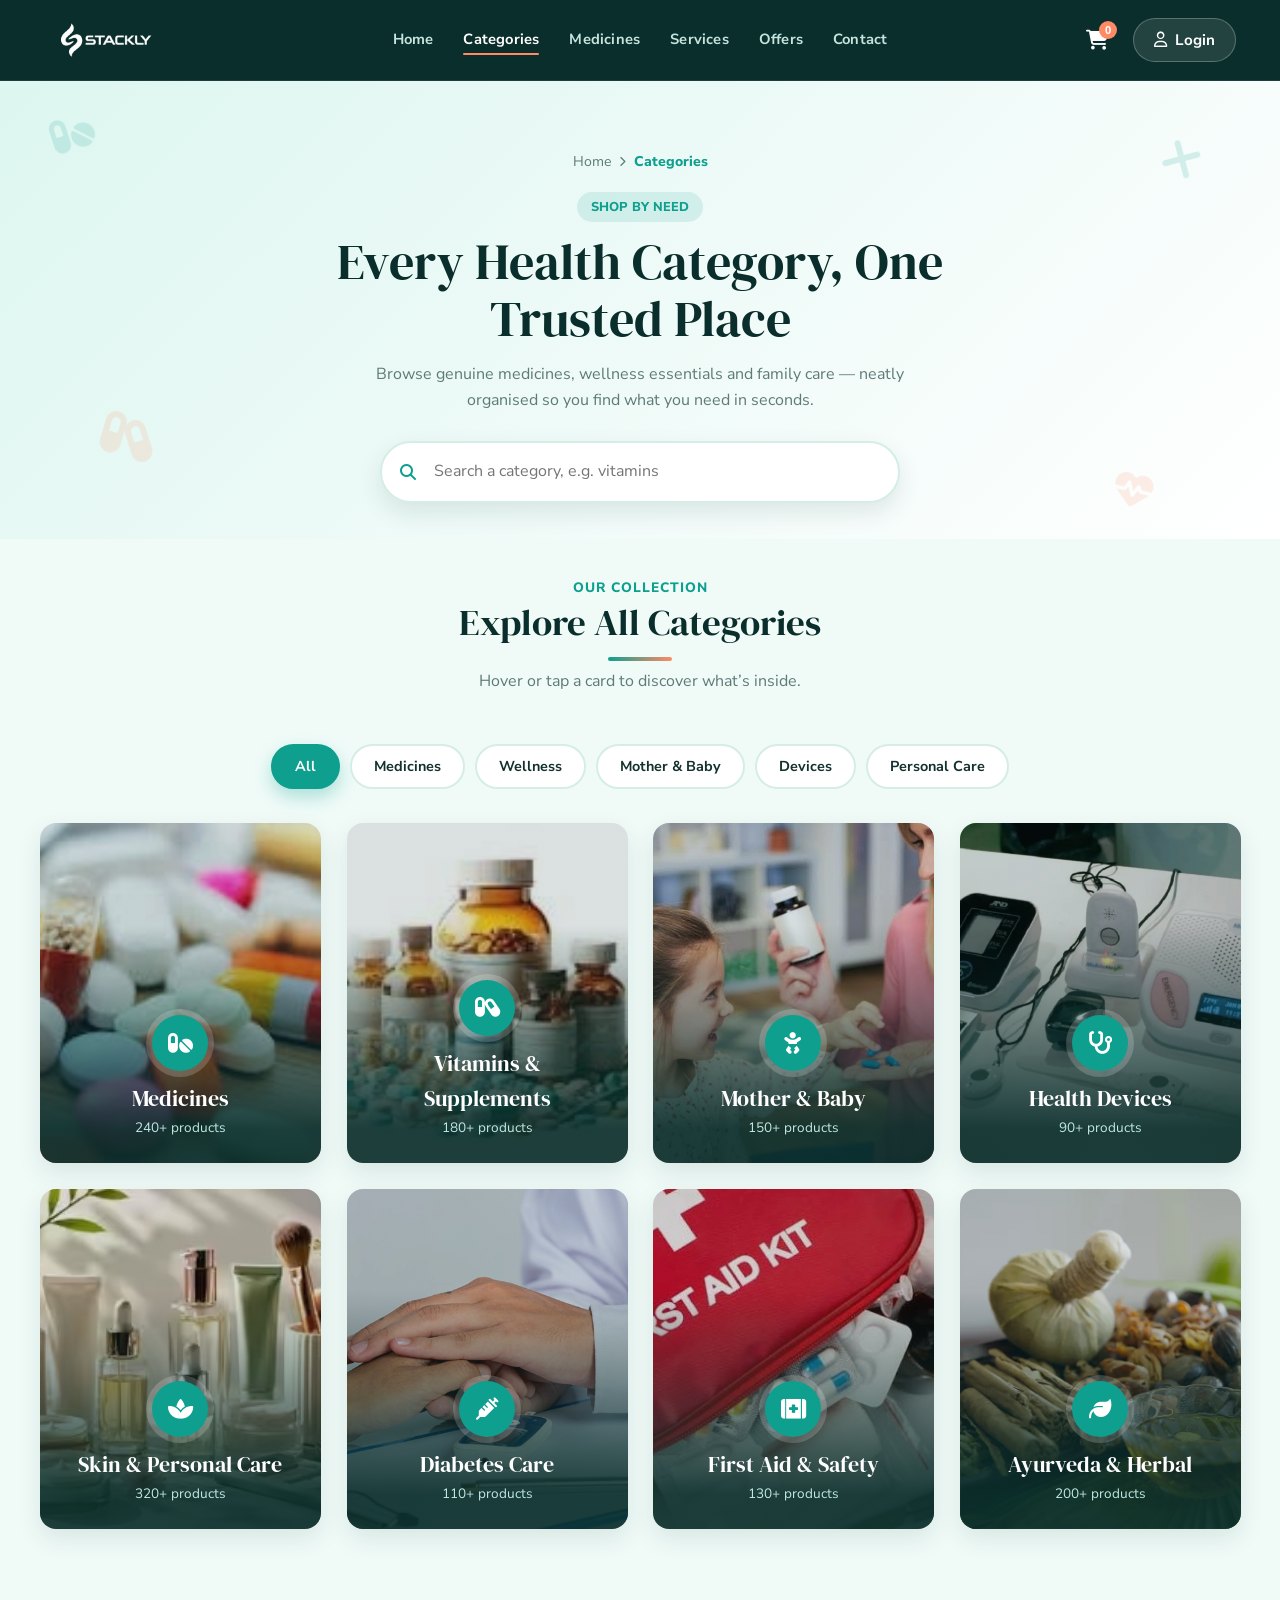
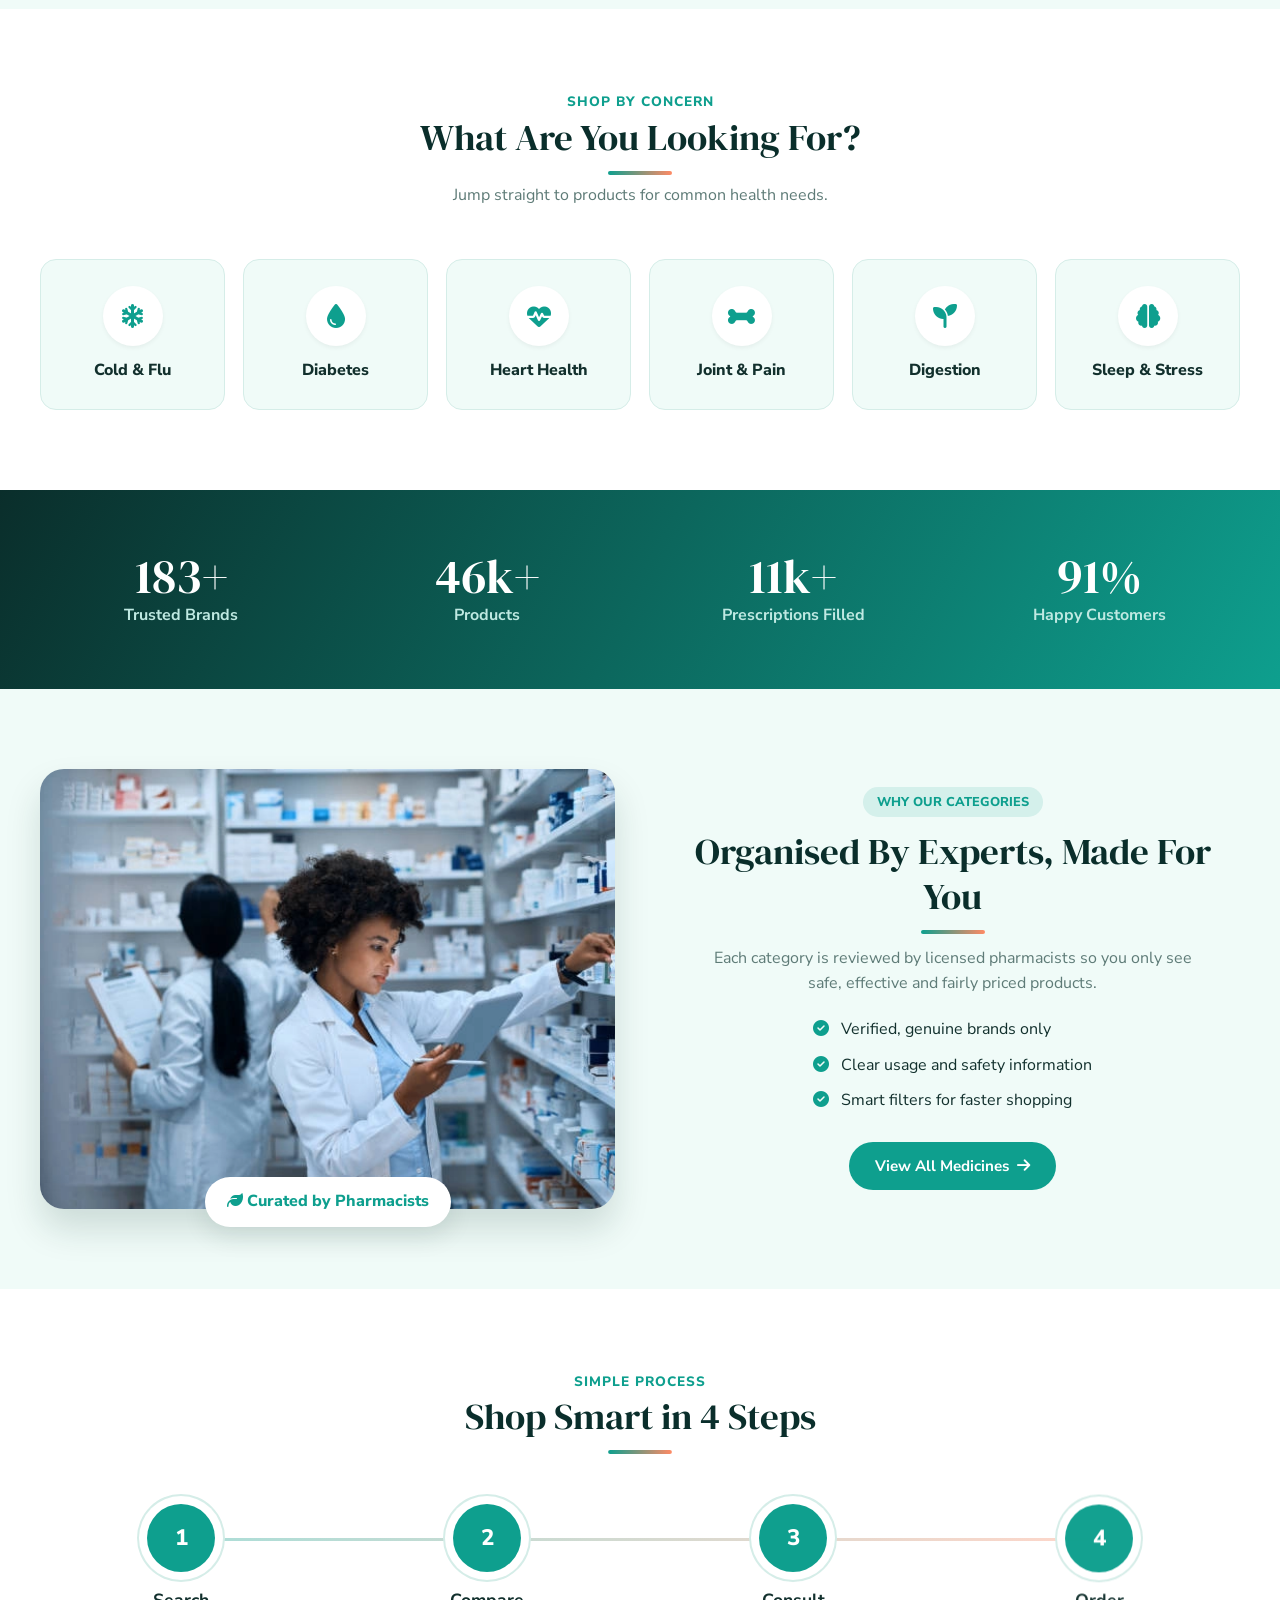
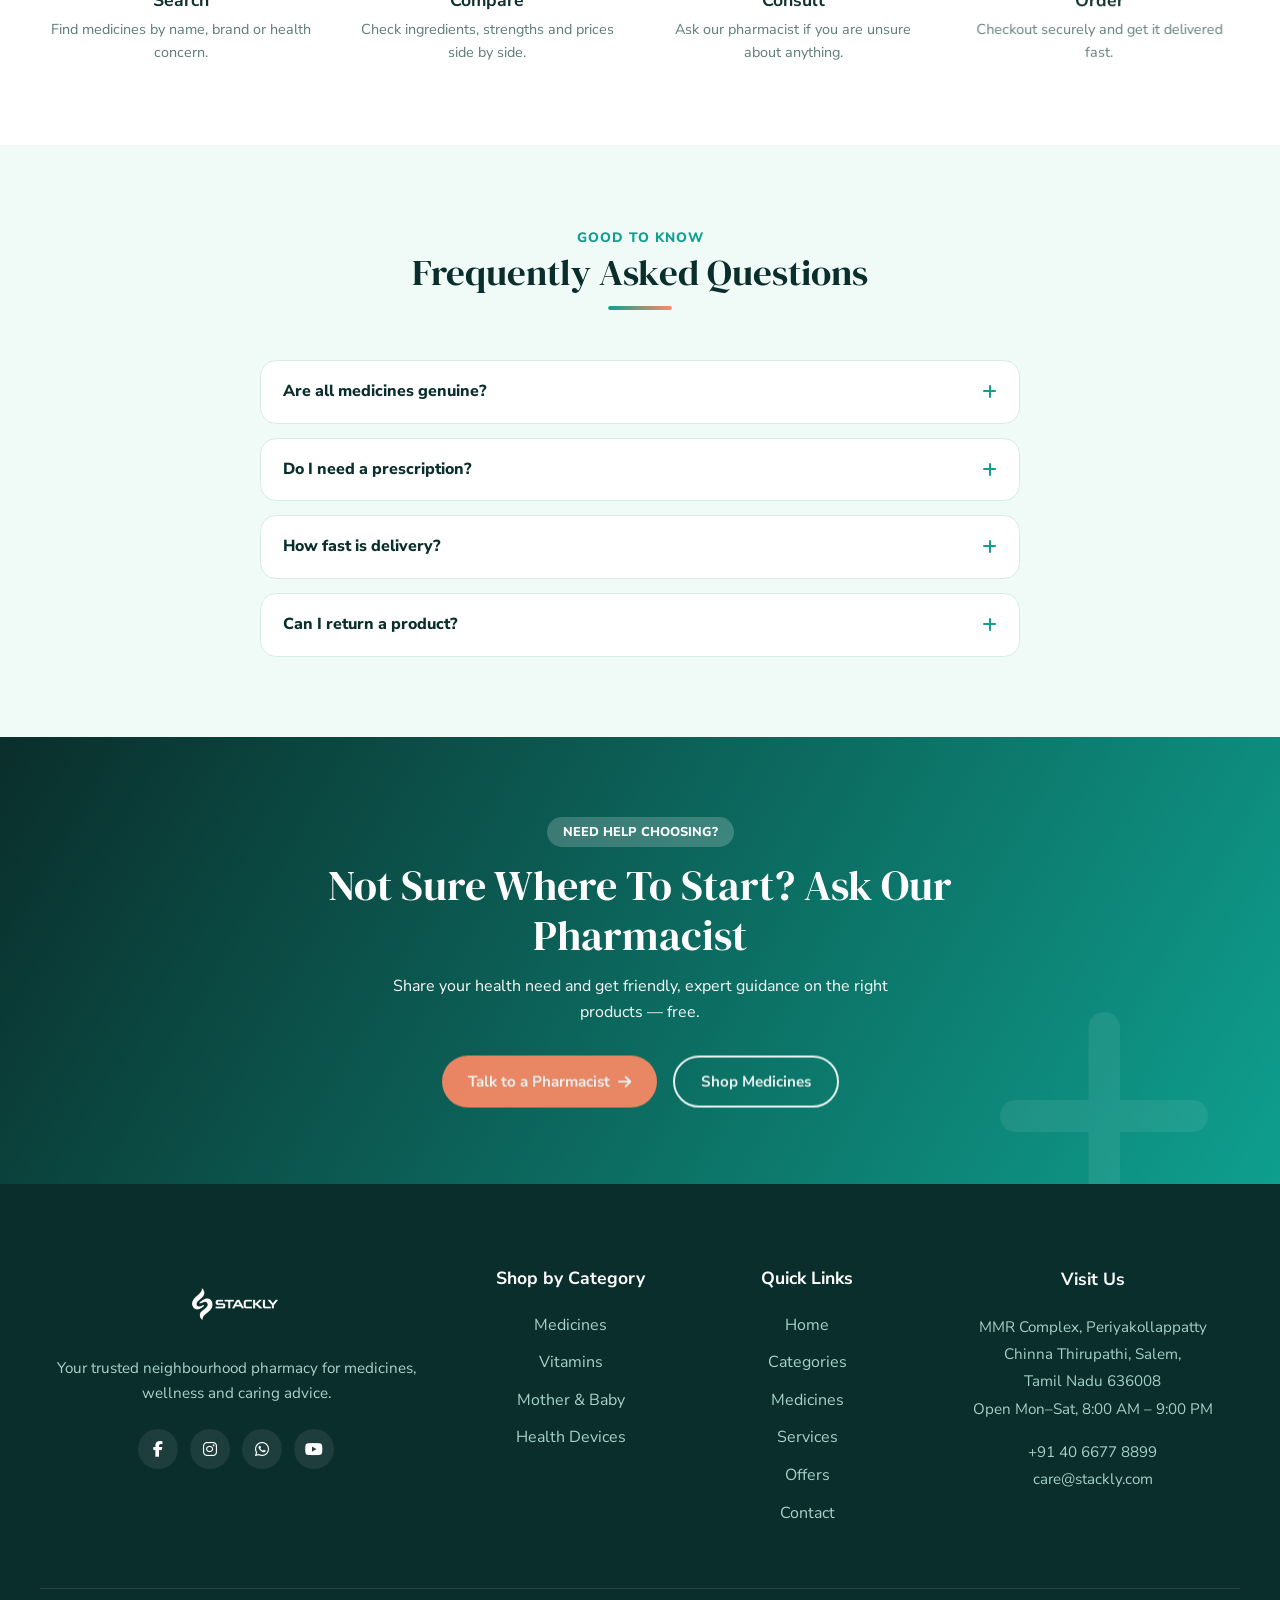
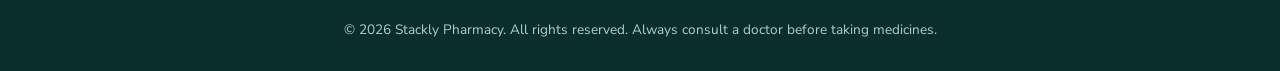
==== commit 0ce27e32: "bug" ====
--- a/html/categories.html
+++ b/html/categories.html
@@ -120,13 +120,13 @@
       </div>
     </section>
 
-    <!-- 4. STATS -->
+    <!-- 4. STATS (real numbers in HTML as fallback; JS animates them) -->
     <section class="stats-sec">
       <div class="container stats-grid">
-        <div class="stat"><span class="cnt" data-to="50" data-suf="k+">0</span><p>Products</p></div>
-        <div class="stat"><span class="cnt" data-to="200" data-suf="+">0</span><p>Trusted Brands</p></div>
-        <div class="stat"><span class="cnt" data-to="12" data-suf="k+">0</span><p>Prescriptions Filled</p></div>
-        <div class="stat"><span class="cnt" data-to="99" data-suf="%">0</span><p>Happy Customers</p></div>
+        <div class="stat"><span class="cnt" data-to="200" data-suf="+">200+</span><p>Trusted Brands</p></div>
+        <div class="stat"><span class="cnt" data-to="50" data-suf="k+">50k+</span><p>Products</p></div>
+        <div class="stat"><span class="cnt" data-to="12" data-suf="k+">12k+</span><p>Prescriptions Filled</p></div>
+        <div class="stat"><span class="cnt" data-to="99" data-suf="%">99%</span><p>Happy Customers</p></div>
       </div>
     </section>
 
@@ -170,7 +170,7 @@
         <span class="cta-badge">Need Help Choosing?</span>
         <h2>Not Sure Where To Start? Ask Our Pharmacist</h2>
         <p>Share your health need and get friendly, expert guidance on the right products &mdash; free.</p>
-        <div class="cta-actions"><a href="./contact.html" class="btn btn-light">Talk to a Pharmacist <i class="fa-solid fa-arrow-right"></i></a><a href="./products.html" class="btn btn-ghost">Shop Medicines</a></div>
+        <div class="cta-actions"><a href="./contact.html" class="btn btn-light">Talk to a Pharmacist <i class="fa-solid fa-arrow-right"></i></a><a href="./medicines.html" class="btn btn-ghost">Shop Medicines</a></div>
       </div>
     </div>
   </section>
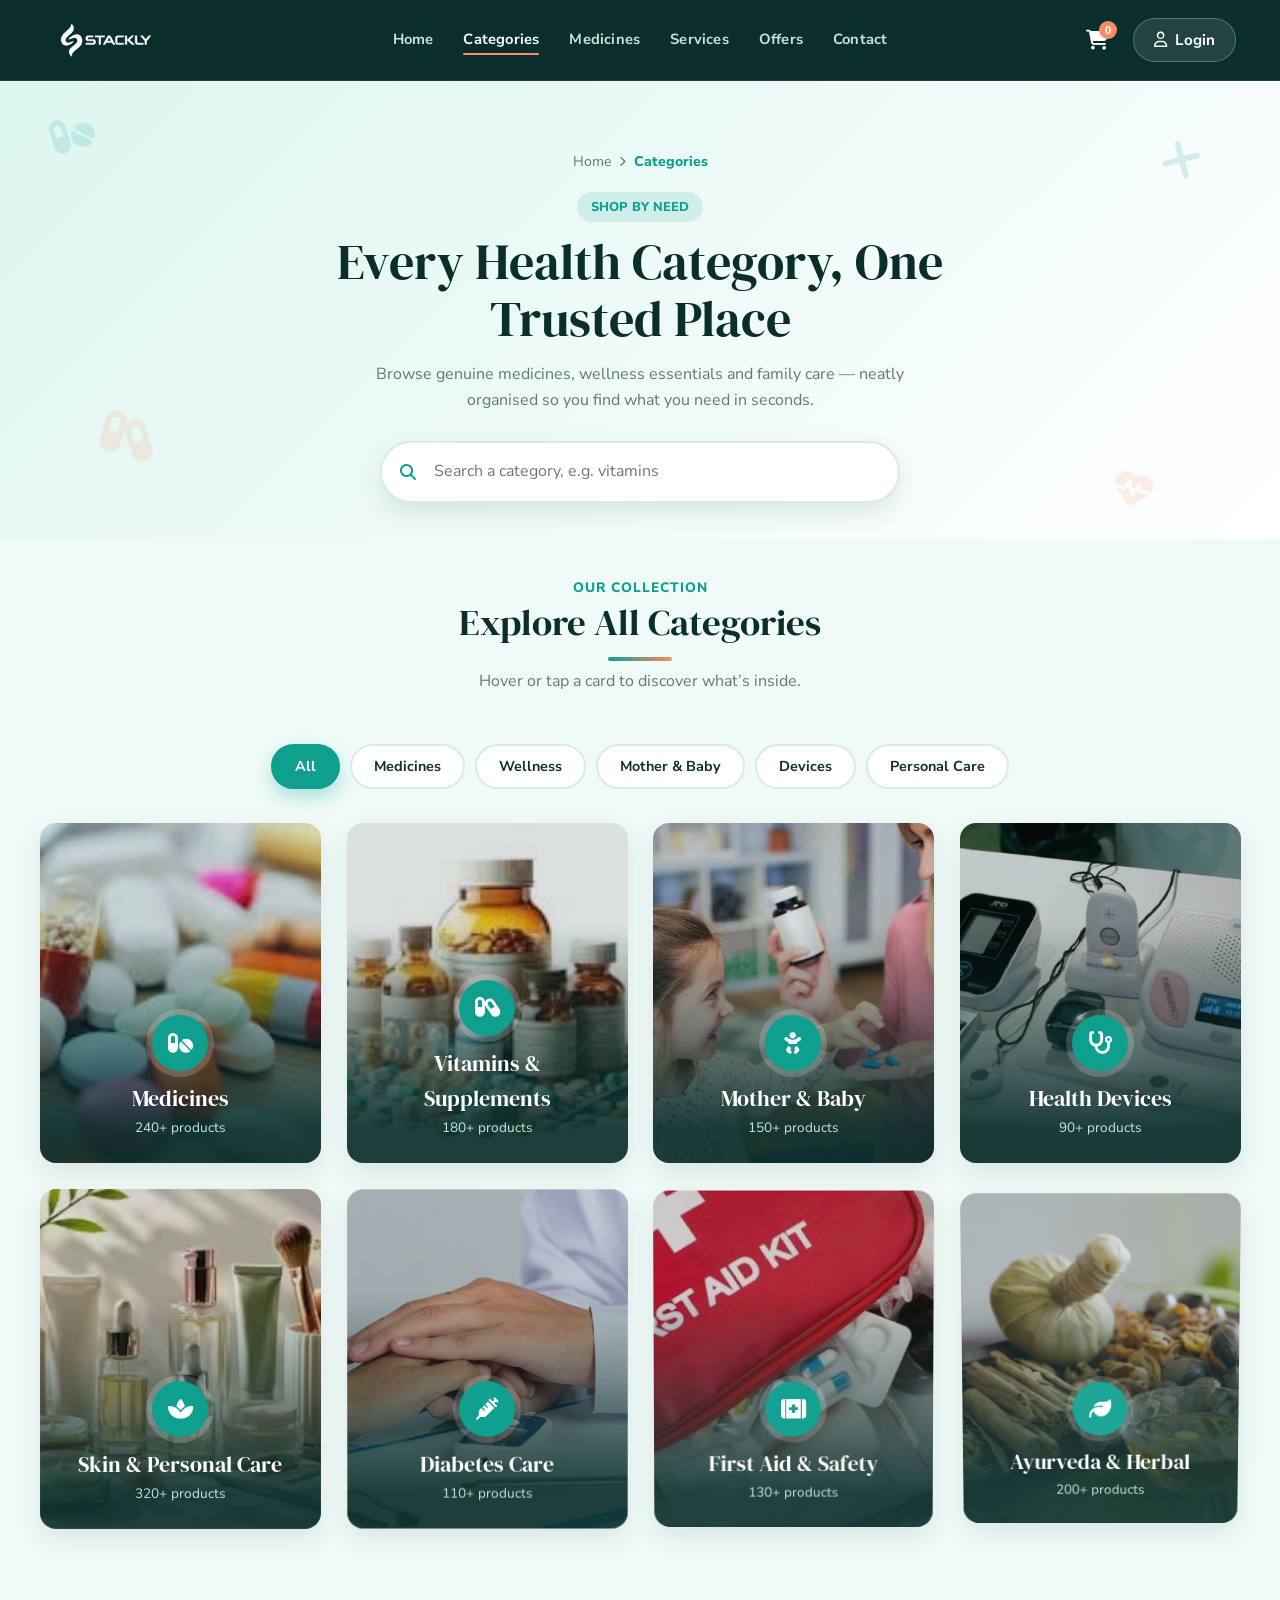
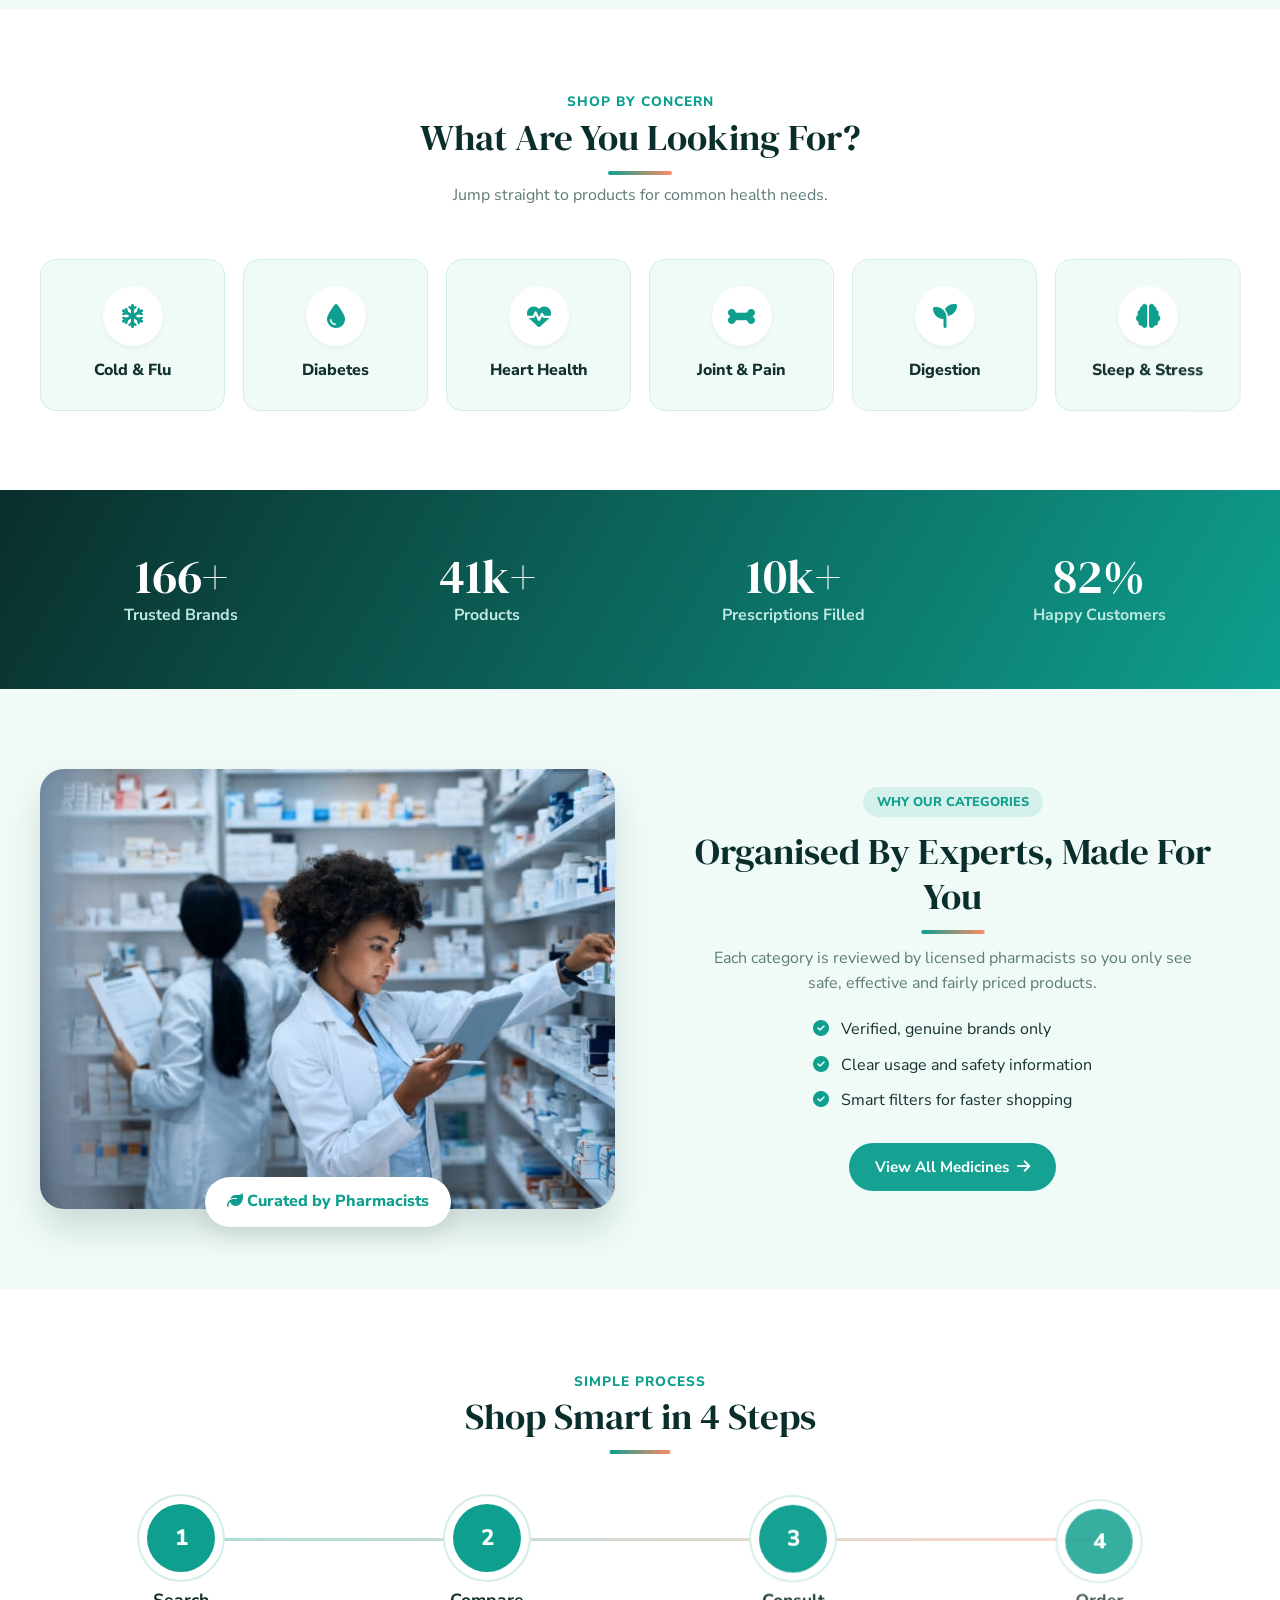
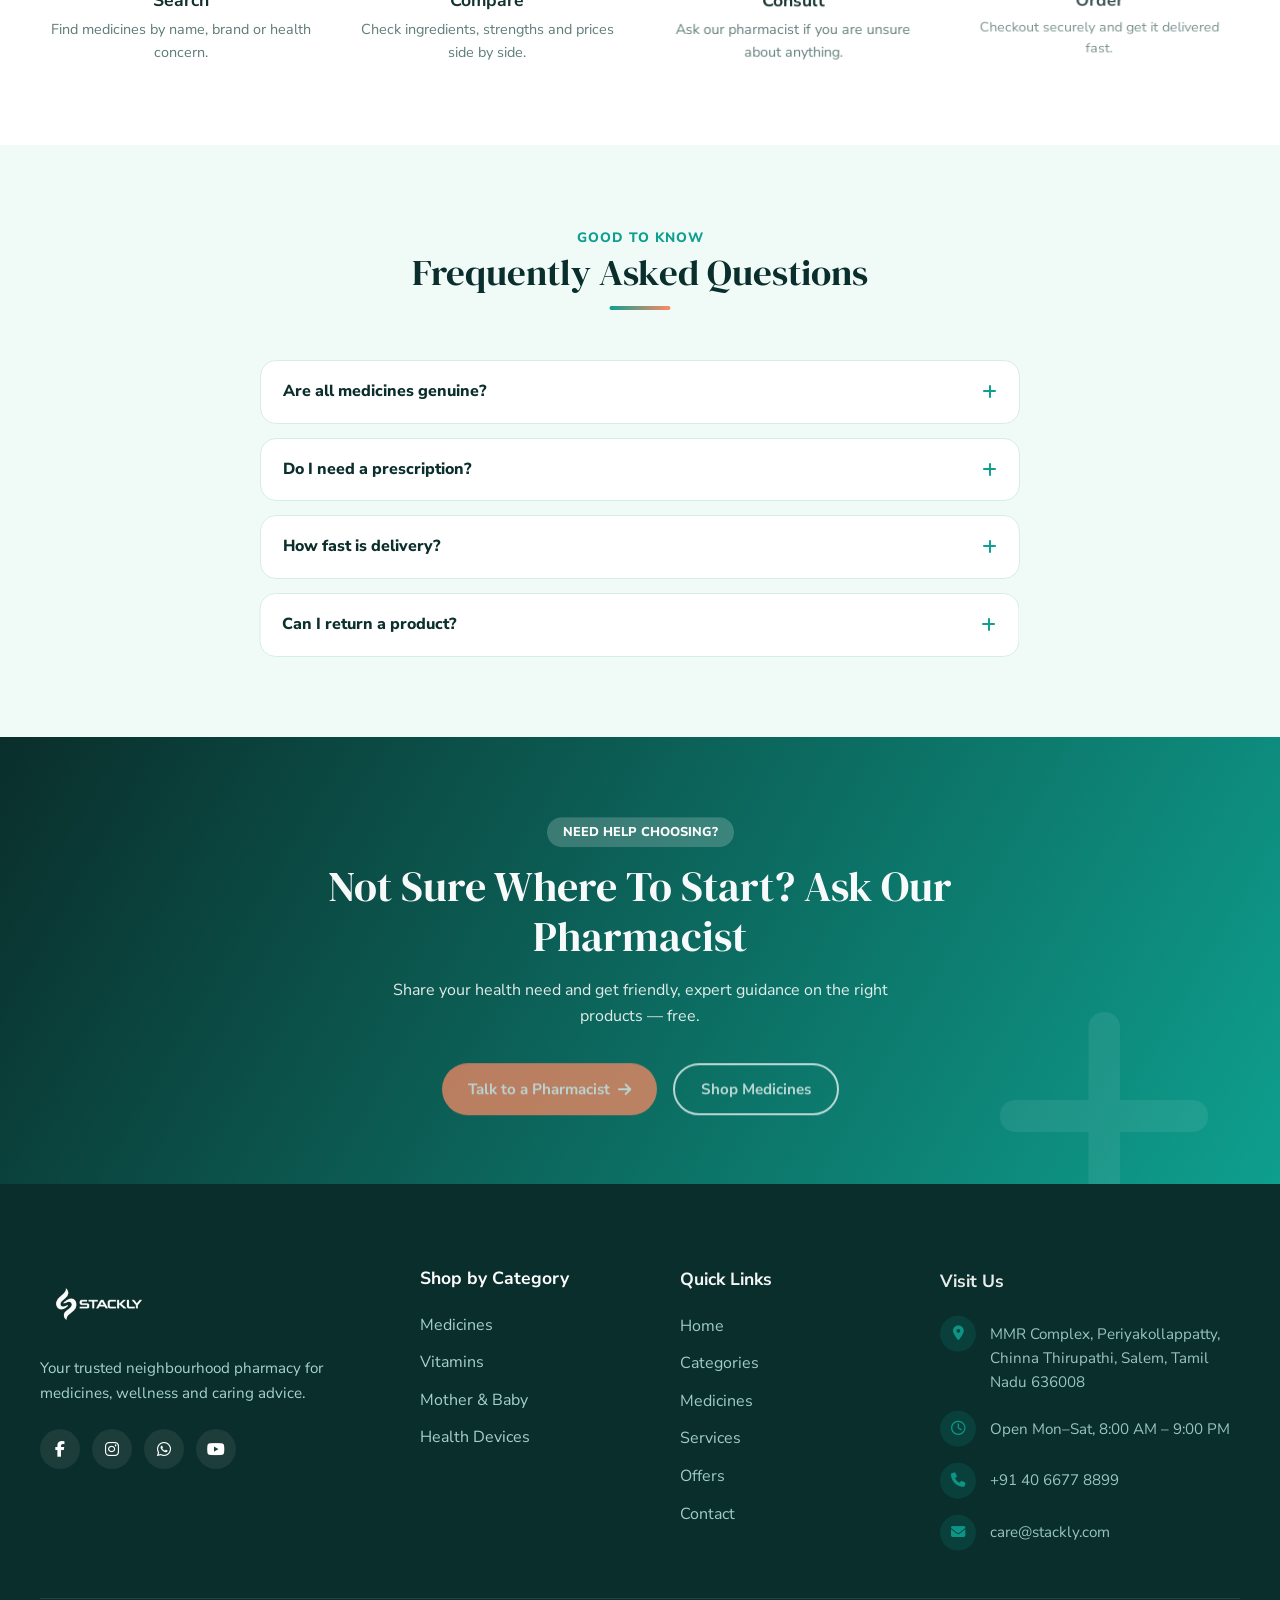
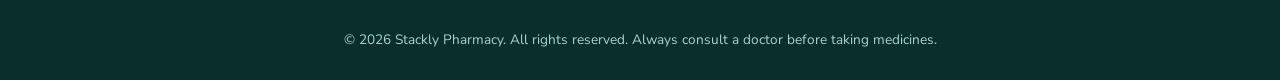
==== commit 4cd39637: "bugs1" ====
--- a/html/categories.html
+++ b/html/categories.html
@@ -204,11 +204,15 @@
             <li><a href="./deals.html">Offers</a></li><li><a href="./contact.html">Contact</a></li>
           </ul>
         </div>
-        <div class="footer-nav-col">
-          <h4 class="footer-heading">Visit Us</h4>
-          <p class="footer-address">MMR Complex, Periyakollappatty<br>Chinna Thirupathi, Salem,<br>Tamil Nadu 636008<br>Open Mon&ndash;Sat, 8:00 AM &ndash; 9:00 PM</p>
-          <p class="footer-address"><a href="./404.html">+91 40 6677 8899</a><br><a href="./404.html">care@stackly.com</a></p>
-        </div>
+        <div class="footer-nav-col footer-visit">
+  <h4 class="footer-heading">Visit Us</h4>
+  <ul class="footer-contact">
+    <li><i class="fa-solid fa-location-dot"></i><span>MMR Complex, Periyakollappatty, Chinna Thirupathi, Salem, Tamil Nadu 636008</span></li>
+    <li><i class="fa-regular fa-clock"></i><span>Open Mon&ndash;Sat, 8:00 AM &ndash; 9:00 PM</span></li>
+    <li><i class="fa-solid fa-phone"></i><a href="tel:+914066778899">+91 40 6677 8899</a></li>
+    <li><i class="fa-solid fa-envelope"></i><a href="mailto:care@stackly.com">care@stackly.com</a></li>
+  </ul>
+</div>
       </div>
       <div class="footer-bottom"><p>&copy; 2026 Stackly Pharmacy. All rights reserved. Always consult a doctor before taking medicines.</p></div>
     </div>
--- a/css/styles.css
+++ b/css/styles.css
@@ -327,4 +327,27 @@
   .header-container{grid-template-columns:1fr auto;padding:6px 16px;min-height:68px}
   .header .logo-img{height:68px;margin:-12px 0}
   .mobile-drawer-header .logo-img{height:64px;margin:-8px 0}
+}
+/* FOOTER: full-width, left-aligned layout + contact icons */
+.footer-wide{max-width:none;width:100%;padding:0 clamp(20px,4vw,64px)}
+.footer-top{text-align:left}
+.footer-logo{justify-content:flex-start}
+.footer-text{margin:0 0 24px;max-width:340px}
+.social-links{justify-content:flex-start}
+@media(min-width:993px){
+  .footer-top{grid-template-columns:1.6fr 1fr 1fr 1.5fr;gap:60px}
+}
+.footer-links a{display:inline-block;transition:var(--transition)}
+.footer-links a:hover{transform:translateX(4px)}
+
+.footer-contact{display:flex;flex-direction:column;gap:16px}
+.footer-contact li{display:flex;align-items:flex-start;gap:14px;font-size:.95rem;line-height:1.6}
+.footer-contact i{flex:0 0 36px;width:36px;height:36px;border-radius:50%;background:rgba(14,159,142,.18);color:var(--primary);display:flex;align-items:center;justify-content:center;font-size:.9rem;transition:var(--transition)}
+.footer-contact li:hover i{background:var(--primary);color:#fff}
+.footer-contact a{align-self:center}
+.footer-contact a:hover{color:var(--accent)}
+.footer-contact li > span{padding-top:6px}
+
+@media(max-width:992px){
+  .footer-top{text-align:left}
 }
--- a/css/categories.css
+++ b/css/categories.css
@@ -69,4 +69,27 @@
 .cat-sec.section{padding-top:36px}
 .ticks{display:flex;flex-direction:column;width:fit-content;max-width:100%;margin:0 auto 28px}
 .split-txt .btn{display:inline-flex;margin:0 auto}
-@media(max-width:768px){.page-hero{padding-bottom:28px}.cat-sec.section{padding-top:28px}}+@media(max-width:768px){.page-hero{padding-bottom:28px}.cat-sec.section{padding-top:28px}}
+/* FOOTER: full-width, left-aligned layout + contact icons */
+.footer-wide{max-width:none;width:100%;padding:0 clamp(20px,4vw,64px)}
+.footer-top{text-align:left}
+.footer-logo{justify-content:flex-start}
+.footer-text{margin:0 0 24px;max-width:340px}
+.social-links{justify-content:flex-start}
+@media(min-width:993px){
+  .footer-top{grid-template-columns:1.6fr 1fr 1fr 1.5fr;gap:60px}
+}
+.footer-links a{display:inline-block;transition:var(--transition)}
+.footer-links a:hover{transform:translateX(4px)}
+
+.footer-contact{display:flex;flex-direction:column;gap:16px}
+.footer-contact li{display:flex;align-items:flex-start;gap:14px;font-size:.95rem;line-height:1.6}
+.footer-contact i{flex:0 0 36px;width:36px;height:36px;border-radius:50%;background:rgba(14,159,142,.18);color:var(--primary);display:flex;align-items:center;justify-content:center;font-size:.9rem;transition:var(--transition)}
+.footer-contact li:hover i{background:var(--primary);color:#fff}
+.footer-contact a{align-self:center}
+.footer-contact a:hover{color:var(--accent)}
+.footer-contact li > span{padding-top:6px}
+
+@media(max-width:992px){
+  .footer-top{text-align:left}
+}
